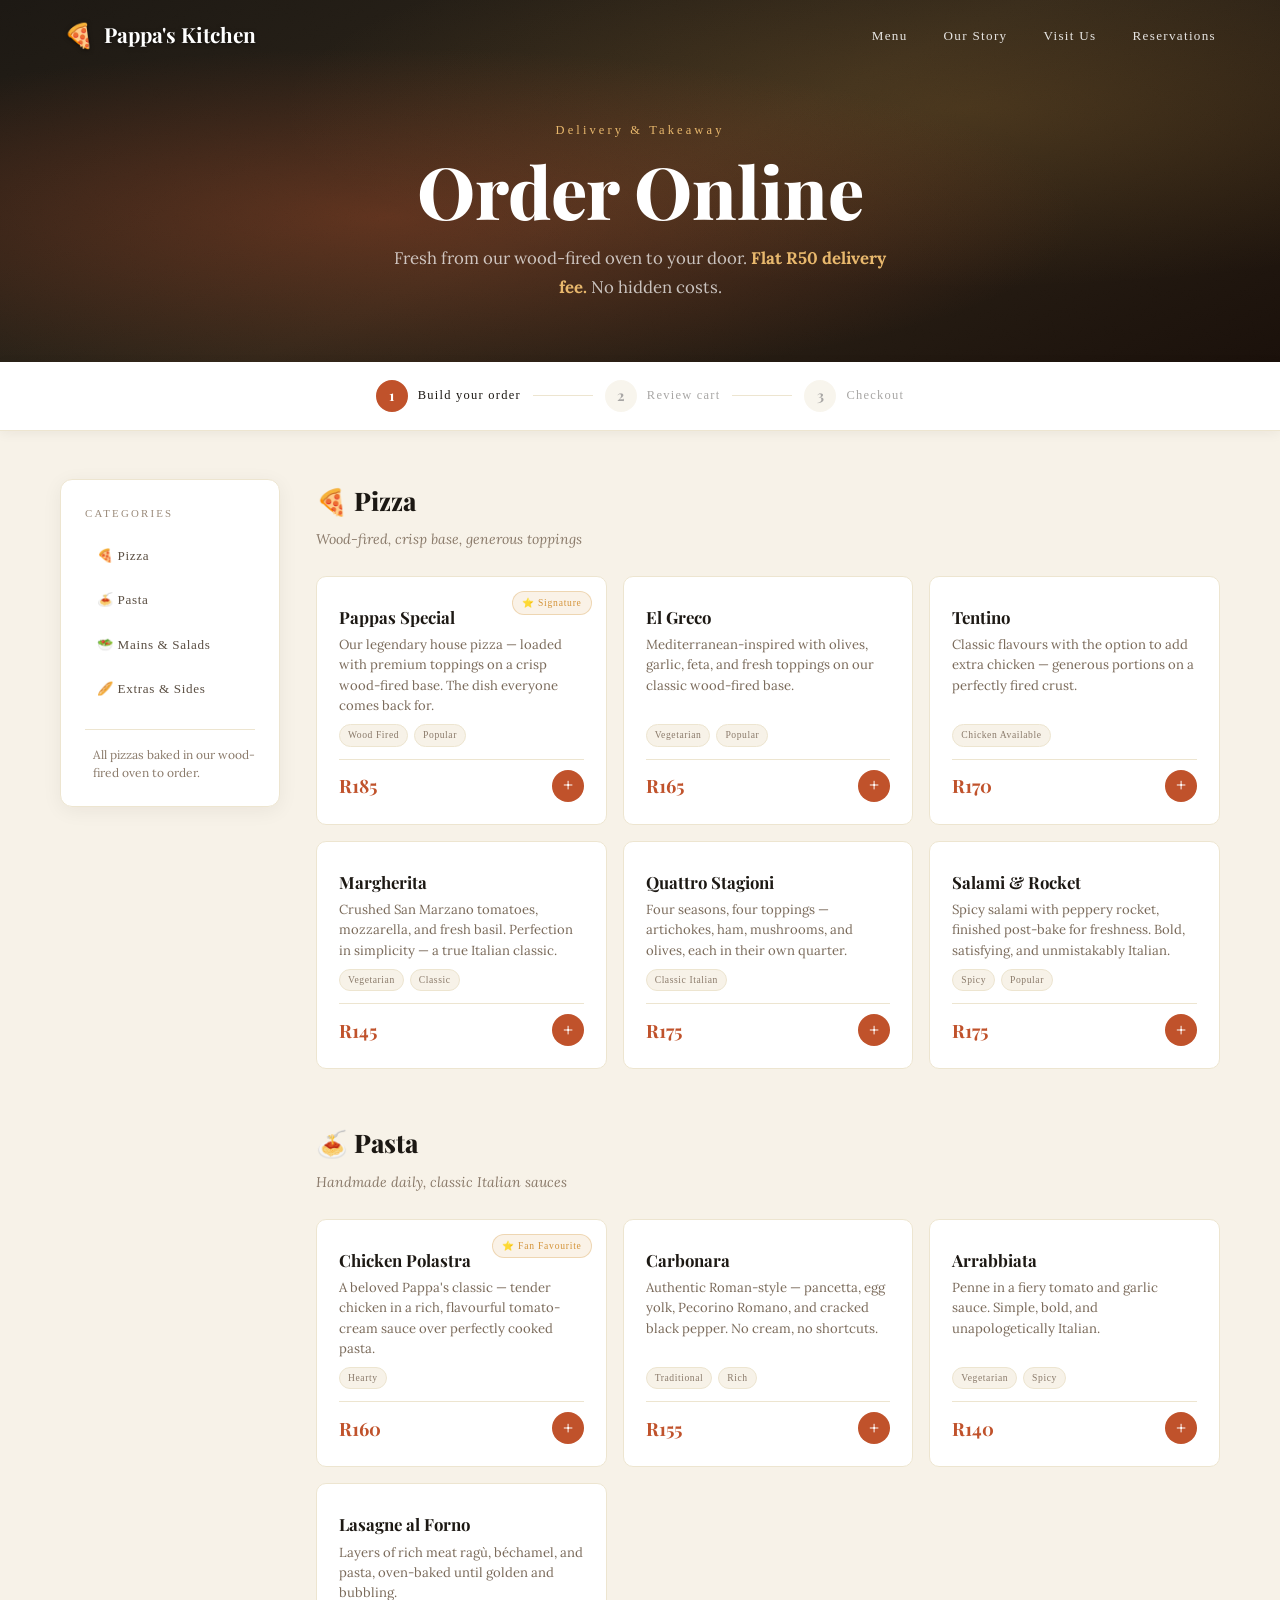
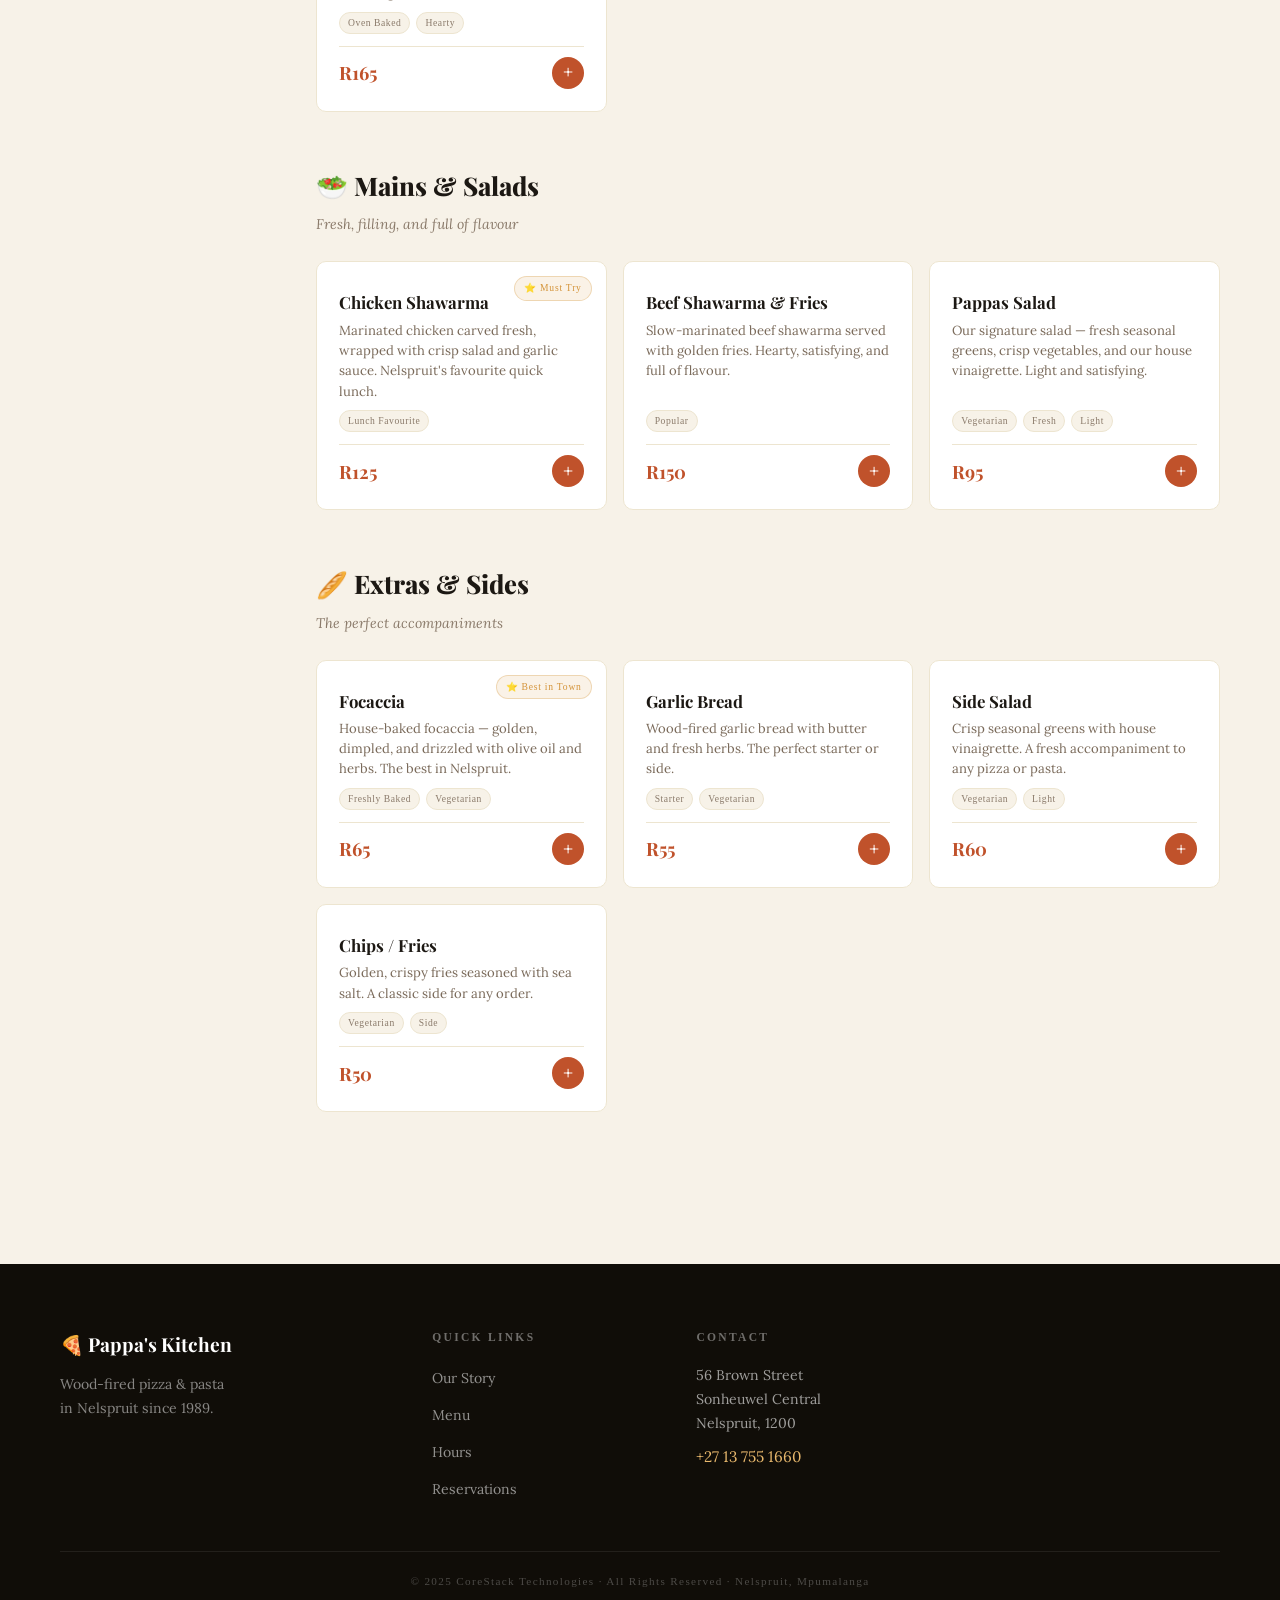
==== order.html @ 2a7b470a "Initial Commit" ====
<!DOCTYPE html>
<html lang="en">
<head>
  <meta charset="UTF-8" />
  <meta name="viewport" content="width=device-width, initial-scale=1.0" />
  <title>Order Online | Pappa's Kitchen · Nelspruit</title>
  <link rel="preconnect" href="https://fonts.googleapis.com" />
  <link rel="preconnect" href="https://fonts.gstatic.com" crossorigin />
  <link href="https://fonts.googleapis.com/css2?family=Playfair+Display:ital,wght@0,400;0,600;0,800;1,400;1,600&family=Lora:ital,wght@0,400;0,500;1,400&family=IM+Fell+English+SC&display=swap" rel="stylesheet" />
  <link rel="stylesheet" href="style.css" />
  <link rel="stylesheet" href="order.css" />
</head>
<body class="order-page">

  <!-- NAV -->
  <nav class="nav scrolled" id="nav">
    <a class="nav__logo" href="index.html">
      <span class="nav__logo-icon">🍕</span>
      <span class="nav__logo-text">Pappa's Kitchen</span>
    </a>
    <ul class="nav__links" id="nav-links">
      <li><a href="index.html#menu">Menu</a></li>
      <li><a href="index.html#about">Our Story</a></li>
      <li><a href="index.html#hours">Visit Us</a></li>
      <li><a href="index.html#contact">Reservations</a></li>
    </ul>
    <button class="nav__burger" id="burger" aria-label="Toggle menu">
      <span></span><span></span><span></span>
    </button>
  </nav>

  <!-- PAGE HEADER -->
  <div class="order-header">
    <div class="order-header__bg"></div>
    <div class="container order-header__inner">
      <p class="order-header__label">Delivery &amp; Takeaway</p>
      <h1 class="order-header__title">Order Online</h1>
      <p class="order-header__sub">Fresh from our wood-fired oven to your door. <strong>Flat R50 delivery fee.</strong> No hidden costs.</p>
    </div>
  </div>

  <!-- STEP INDICATOR -->
  <div class="steps-bar" id="steps-bar">
    <div class="container steps-bar__inner">
      <div class="step active" data-step="1">
        <span class="step__num">1</span>
        <span class="step__label">Build your order</span>
      </div>
      <div class="step__connector"></div>
      <div class="step" data-step="2">
        <span class="step__num">2</span>
        <span class="step__label">Review cart</span>
      </div>
      <div class="step__connector"></div>
      <div class="step" data-step="3">
        <span class="step__num">3</span>
        <span class="step__label">Checkout</span>
      </div>
    </div>
  </div>

  <!-- MAIN CONTENT -->
  <main class="order-main container" id="order-main">

    <!-- ===== STEP 1 — MENU ===== -->
    <section class="order-step" id="step-1">

      <div class="menu-browser">

        <!-- CATEGORY NAV -->
        <aside class="cat-nav" id="cat-nav">
          <p class="cat-nav__title">Categories</p>
          <ul>
            <li><a href="#cat-pizza"   class="cat-nav__link active">🍕 Pizza</a></li>
            <li><a href="#cat-pasta"   class="cat-nav__link">🍝 Pasta</a></li>
            <li><a href="#cat-mains"   class="cat-nav__link">🥗 Mains &amp; Salads</a></li>
            <li><a href="#cat-extras"  class="cat-nav__link">🥖 Extras &amp; Sides</a></li>
           <!-- <li><a href="#cat-drinks"  class="cat-nav__link">🥤 Drinks</a></li>-->
          </ul>
          <div class="cat-nav__note">
            <span></span>
            <span>All pizzas baked in our wood-fired oven to order.</span>
          </div>
        </aside>

        <!-- MENU ITEMS -->
        <div class="menu-items" id="menu-items">

          <!-- PIZZA -->
          <div class="menu-cat" id="cat-pizza">
            <h2 class="menu-cat__title">🍕 Pizza</h2>
            <p class="menu-cat__sub">Wood-fired, crisp base, generous toppings</p>
            <div class="item-grid" id="items-pizza"></div>
          </div>

          <!-- PASTA -->
          <div class="menu-cat" id="cat-pasta">
            <h2 class="menu-cat__title">🍝 Pasta</h2>
            <p class="menu-cat__sub">Handmade daily, classic Italian sauces</p>
            <div class="item-grid" id="items-pasta"></div>
          </div>

          <!-- MAINS -->
          <div class="menu-cat" id="cat-mains">
            <h2 class="menu-cat__title">🥗 Mains &amp; Salads</h2>
            <p class="menu-cat__sub">Fresh, filling, and full of flavour</p>
            <div class="item-grid" id="items-mains"></div>
          </div>

          <!-- EXTRAS -->
          <div class="menu-cat" id="cat-extras">
            <h2 class="menu-cat__title">🥖 Extras &amp; Sides</h2>
            <p class="menu-cat__sub">The perfect accompaniments</p>
            <div class="item-grid" id="items-extras"></div>
          </div>

          <!-- DRINKS 
          <div class="menu-cat" id="cat-drinks">
            <h2 class="menu-cat__title">🥤 Drinks</h2>
            <p class="menu-cat__sub">Cold beverages to complete your meal</p>
            <div class="item-grid" id="items-drinks"></div>
          </div>
-->
        </div><!-- /menu-items -->

      </div><!-- /menu-browser -->

    </section><!-- /step-1 -->


    <!-- ===== STEP 2 — CART REVIEW ===== -->
    <section class="order-step hidden" id="step-2">
      <div class="cart-review">
        <h2 class="cart-review__title">Your Order</h2>
        <div class="cart-review__items" id="cart-review-items"></div>
        <div class="cart-review__summary" id="cart-review-summary"></div>
        <div class="cart-review__actions">
          <button class="btn btn--ghost-dark" id="back-to-menu">← Edit Order</button>
          <button class="btn btn--primary" id="go-to-checkout">Proceed to Checkout →</button>
        </div>
      </div>
    </section>


    <!-- ===== STEP 3 — CHECKOUT ===== -->
    <section class="order-step hidden" id="step-3">
      <div class="checkout-layout">

        <form class="checkout-form" id="checkout-form" novalidate>
          <h2 class="checkout-section-title">Delivery Details</h2>

          <div class="form-row">
            <div class="form-group">
              <label for="co-name">Full Name *</label>
              <input type="text" id="co-name" name="name" placeholder="Your name" required />
            </div>
            <div class="form-group">
              <label for="co-phone">Phone Number *</label>
              <input type="tel" id="co-phone" name="phone" placeholder="+27 …" required />
            </div>
          </div>

          <div class="form-row form-row--full">
            <div class="form-group">
              <label for="co-address">Delivery Address *</label>
              <input type="text" id="co-address" name="address" placeholder="Street address, suburb, Nelspruit" required />
            </div>
          </div>

          <div class="form-row">
            <div class="form-group">
              <label for="co-email">Email (for confirmation)</label>
              <input type="email" id="co-email" name="email" placeholder="you@example.com" />
            </div>
            <div class="form-group">
              <label for="co-time">Preferred Delivery Time</label>
              <select id="co-time" name="time">
                <option value="asap">As soon as possible</option>
                <option value="30">In ~30 minutes</option>
                <option value="45">In ~45 minutes</option>
                <option value="60">In ~60 minutes</option>
                <option value="later">I'll specify in notes</option>
              </select>
            </div>
          </div>

          <div class="form-row form-row--full">
            <div class="form-group">
              <label for="co-notes">Special Instructions</label>
              <textarea id="co-notes" name="notes" rows="3" placeholder="Allergies, gate codes, or special requests…"></textarea>
            </div>
          </div>

          <h2 class="checkout-section-title" style="margin-top:32px">Payment Method</h2>
          <div class="payment-options">
            <label class="pay-opt">
              <input type="radio" name="payment" value="cash" checked />
              <span class="pay-opt__box">
                <span class="pay-opt__icon">💵</span>
                <span class="pay-opt__label">Cash on Delivery</span>
              </span>
            </label>
            <label class="pay-opt">
              <input type="radio" name="payment" value="eft" />
              <span class="pay-opt__box">
                <span class="pay-opt__icon">🏦</span>
                <span class="pay-opt__label">EFT / Bank Transfer</span>
              </span>
            </label>
            <label class="pay-opt">
              <input type="radio" name="payment" value="card" />
              <span class="pay-opt__box">
                <span class="pay-opt__icon">💳</span>
                <span class="pay-opt__label">Card on Delivery</span>
              </span>
            </label>
          </div>

          <div class="checkout-actions">
            <button type="button" class="btn btn--ghost-dark" id="back-to-cart">← Back to Cart</button>
            <button type="submit" class="btn btn--primary" id="place-order-btn">Place Order →</button>
          </div>
        </form>

        <!-- Order Summary Sidebar -->
        <aside class="checkout-summary" id="checkout-summary"></aside>

      </div>
    </section>


    <!-- ===== CONFIRMATION ===== -->
    <section class="order-step hidden" id="step-confirm">
      <div class="confirm-screen">
        <div class="confirm-screen__icon">🎉</div>
        <h2 class="confirm-screen__title">Order Received!</h2>
        <p class="confirm-screen__body" id="confirm-body">
          Thank you! Your order has been placed. We'll call you to confirm delivery details shortly.
        </p>
        <div class="confirm-screen__ref" id="confirm-ref"></div>
        <div class="confirm-screen__actions">
          <a href="index.html" class="btn btn--ghost-dark">← Back to Home</a>
          <button class="btn btn--primary" id="new-order-btn">Place Another Order</button>
        </div>
      </div>
    </section>

  </main><!-- /order-main -->

  <!-- FLOATING CART BUTTON -->
  <button class="cart-fab hidden" id="cart-fab" aria-label="View cart">
    <span class="cart-fab__icon">🛒</span>
    <span class="cart-fab__label">View Cart</span>
    <span class="cart-fab__badge" id="cart-fab-badge">0</span>
    <span class="cart-fab__total" id="cart-fab-total">R0</span>
  </button>

  <!-- ITEM CUSTOMISE MODAL -->
  <div class="modal-overlay hidden" id="modal-overlay">
    <div class="modal" id="item-modal" role="dialog" aria-modal="true">
      <button class="modal__close" id="modal-close" aria-label="Close">✕</button>
      <div class="modal__emoji" id="modal-emoji"></div>
      <h3 class="modal__title" id="modal-title"></h3>
      <p class="modal__desc" id="modal-desc"></p>
      <p class="modal__price" id="modal-price"></p>

      <div class="modal__note-wrap">
        <label for="modal-note">Special request <span>(optional)</span></label>
        <textarea id="modal-note" rows="2" placeholder="e.g. extra cheese, no olives…"></textarea>
      </div>

      <div class="modal__qty">
        <button class="qty-btn" id="modal-qty-minus">−</button>
        <span class="qty-val" id="modal-qty-val">1</span>
        <button class="qty-btn" id="modal-qty-plus">+</button>
      </div>

      <button class="btn btn--primary btn--full" id="modal-add-btn">Add to Order — <span id="modal-add-total">R0</span></button>
    </div>
  </div>

  <!-- FOOTER -->
  <footer class="footer">
    <div class="footer__inner container">
      <div class="footer__brand">
        <span class="footer__logo">🍕 Pappa's Kitchen</span>
        <p>Wood-fired pizza &amp; pasta<br/>in Nelspruit since 1989.</p>
      </div>
      <div class="footer__links">
        <h4>Quick Links</h4>
        <ul>
          <li><a href="index.html#about">Our Story</a></li>
          <li><a href="index.html#menu">Menu</a></li>
          <li><a href="index.html#hours">Hours</a></li>
          <li><a href="index.html#contact">Reservations</a></li>
        </ul>
      </div>
      <div class="footer__contact">
        <h4>Contact</h4>
        <p>56 Brown Street<br/>Sonheuwel Central<br/>Nelspruit, 1200</p>
        <a href="tel:+27137551660">+27 13 755 1660</a>
      </div>
    </div>
    <div class="footer__bottom">
      <p>© 2025 CoreStack Technologies · All Rights Reserved · Nelspruit, Mpumalanga</p>
    </div>
  </footer>

  <script src="script.js"></script>
  <script src="order.js"></script>
</body>
</html>
---- style.css ----
/* ========================================
   PAPPA'S KITCHEN — style.css
   Warm rustic Italian trattoria aesthetic
   ======================================== */

/* ---- CSS Variables ---- */
:root {
  --cream:        #f7f2e8;
  --cream-dark:   #ede5d0;
  --charcoal:     #1c1813;
  --charcoal-mid: #2e2519;
  --terracotta:   #c0522b;
  --terracotta-l: #d96c3e;
  --gold:         #d4943a;
  --gold-l:       #e8b86d;
  --olive:        #5a6e3a;
  --smoke:        rgba(28,24,19,0.7);
  --font-display: 'Playfair Display', Georgia, serif;
  --font-body:    'Lora', Georgia, serif;
  --font-stamp:   'IM Fell English SC', serif;
  --radius:       6px;
  --shadow:       0 4px 30px rgba(28,24,19,0.18);
  --trans:        0.35s cubic-bezier(0.4,0,0.2,1);
}

/* ---- Reset & Base ---- */
*, *::before, *::after { box-sizing: border-box; margin: 0; padding: 0; }

html, body {
  width: 100%;
  max-width: 100vw; /* Ensures content never exceeds viewport width */
  overflow-x: hidden; /* Prevents horizontal scrollbars */
  margin: 0;
  padding: 0;
}

html { scroll-behavior: smooth; font-size: 16px; }

body {
  font-family: var(--font-body);
  background: var(--cream);
  color: var(--charcoal);
  overflow-x:hidden;
  line-height: 1.7;
}

a { color: inherit; text-decoration: none; }
img { display: block; max-width: 100%; }

.container {
  width: min(1160px, 92vw);
  margin: 0 auto;
}

.section {
  padding: 100px 0;
}

/* ---- Scroll Reveal ---- */
.reveal, .reveal-left, .reveal-right {
  opacity: 0;
  transform: translateY(40px);
  transition: opacity 0.7s ease, transform 0.7s ease;
}
.reveal-left  { transform: translateX(-50px); }
.reveal-right { transform: translateX(50px); }
.reveal.visible, .reveal-left.visible, .reveal-right.visible {
  opacity: 1;
  transform: none;
}
.delay-1 { transition-delay: 0.15s; }
.delay-2 { transition-delay: 0.30s; }
.delay-3 { transition-delay: 0.45s; }

/* ---- Buttons ---- */
.btn {
  display: inline-block;
  font-family: var(--font-stamp);
  font-size: 0.9rem;
  letter-spacing: 0.08em;
  padding: 14px 32px;
  border-radius: var(--radius);
  cursor: pointer;
  border: 2px solid transparent;
  transition: all var(--trans);
}
.btn--primary {
  background: var(--terracotta);
  color: #fff;
  border-color: var(--terracotta);
}
.btn--primary:hover {
  background: var(--terracotta-l);
  border-color: var(--terracotta-l);
  transform: translateY(-2px);
  box-shadow: 0 8px 25px rgba(192,82,43,0.4);
}
.btn--ghost {
  background: transparent;
  color: var(--cream);
  border-color: rgba(255,255,255,0.6);
}
.btn--ghost:hover {
  background: rgba(255,255,255,0.12);
  border-color: #fff;
  transform: translateY(-2px);
}
.btn--sm { padding: 10px 20px; font-size: 0.8rem; }
.btn--full { width: 100%; text-align: center; }

/* ---- Section Typography ---- */
.section__label {
  font-family: var(--font-stamp);
  font-size: 0.8rem;
  letter-spacing: 0.2em;
  text-transform: uppercase;
  color: var(--terracotta);
  margin-bottom: 10px;
}
.section__title {
  font-family: var(--font-display);
  font-size: clamp(2rem, 4vw, 3.2rem);
  font-weight: 800;
  line-height: 1.15;
  color: var(--charcoal);
  margin-bottom: 18px;
}
.section__title em {
  font-style: italic;
  color: var(--terracotta);
}
.section__sub {
  font-size: 1.05rem;
  color: #6b5e4e;
  max-width: 560px;
}
.section__header {
  text-align: center;
  margin-bottom: 56px;
}
.section__header .section__sub {
  margin: 0 auto;
}

/* ========================
   NAVIGATION
   ======================== */
.nav {
  position: fixed;
  top: 0; left: 0; right: 0;
  z-index: 1000;
  display: flex;
  align-items: center;
  justify-content: space-between;
  padding: 20px 5vw;
  transition: background var(--trans), padding var(--trans), box-shadow var(--trans);
}
.nav.scrolled {
  background: var(--charcoal);
  padding: 14px 5vw;
  box-shadow: 0 2px 20px rgba(0,0,0,0.3);
}

.nav__logo {
  display: flex;
  align-items: center;
  gap: 10px;
  font-family: var(--font-display);
  font-size: 1.3rem;
  font-weight: 700;
  color: #fff;
  text-shadow: 0 1px 4px rgba(0,0,0,0.5);
}
.nav__logo-icon { font-size: 1.5rem; }

.nav__links {
  display: flex;
  align-items: center;
  gap: 36px;
  list-style: none;
}
.nav__links a {
  font-family: var(--font-stamp);
  font-size: 0.82rem;
  letter-spacing: 0.1em;
  color: rgba(255,255,255,0.88);
  transition: color var(--trans);
  position: relative;
}
.nav__links a::after {
  content: '';
  position: absolute;
  bottom: -3px; left: 0; right: 0;
  height: 1px;
  background: var(--gold);
  transform: scaleX(0);
  transition: transform var(--trans);
}
.nav__links a:hover { color: var(--gold-l); }
.nav__links a:hover::after { transform: scaleX(1); }

.nav__cta {
  background: var(--terracotta) !important;
  color: #fff !important;
  padding: 9px 22px;
  border-radius: var(--radius);
  font-family: var(--font-stamp) !important;
}
.nav__cta:hover { background: var(--terracotta-l) !important; }
.nav__cta::after { display: none !important; }

.nav__burger {
  display: none;
  flex-direction: column;
  gap: 5px;
  background: none;
  border: none;
  cursor: pointer;
  padding: 4px;
}
.nav__burger span {
  display: block;
  width: 26px; height: 2px;
  background: #fff;
  border-radius: 2px;
  transition: all var(--trans);
}
.nav__burger.open span:nth-child(1) { transform: translateY(7px) rotate(45deg); }
.nav__burger.open span:nth-child(2) { opacity: 0; }
.nav__burger.open span:nth-child(3) { transform: translateY(-7px) rotate(-45deg); }

/* ========================
   HERO
   ======================== */
.hero {
  position: relative;
  height: 100vh;
  min-height: 640px;
  display: flex;
  align-items: center;
  justify-content: center;
  overflow: hidden;
  text-align: center;
}

.hero__bg-layer {
  position: absolute;
  inset: 0;
}
.hero__bg-layer--1 {
  background:
    radial-gradient(ellipse at 30% 50%, rgba(192,82,43,0.25) 0%, transparent 60%),
    radial-gradient(ellipse at 75% 30%, rgba(212,148,58,0.15) 0%, transparent 50%),
    linear-gradient(160deg, #1c1813 0%, #2e2519 45%, #1a100a 100%);
}
.hero__bg-layer--2 {
  background-image:
    url("data:image/svg+xml,%3Csvg xmlns='http://www.w3.org/2000/svg' width='400' height='400'%3E%3Cfilter id='n'%3E%3CfeTurbulence type='fractalNoise' baseFrequency='0.65' numOctaves='3' stitchTiles='stitch'/%3E%3CfeColorMatrix type='saturate' values='0'/%3E%3C/filter%3E%3Crect width='400' height='400' filter='url(%23n)' opacity='0.06'/%3E%3C/svg%3E");
  background-size: 250px;
  opacity: 0.4;
  mix-blend-mode: overlay;
}

/* Ember particles */
.hero__embers {
  position: absolute;
  inset: 0;
  pointer-events: none;
  overflow: hidden;
}
.ember {
  position: absolute;
  bottom: -10px;
  width: 4px; height: 4px;
  border-radius: 50%;
  background: var(--gold);
  box-shadow: 0 0 6px 2px var(--gold);
  animation: float-ember linear infinite;
}
@keyframes float-ember {
  0%   { transform: translateY(0) translateX(0) scale(1); opacity: 0; }
  10%  { opacity: 1; }
  80%  { opacity: 0.6; }
  100% { transform: translateY(-100vh) translateX(var(--drift)) scale(0); opacity: 0; }
}

.hero__content {
  position: relative;
  z-index: 2;
  color: #fff;
  max-width: 700px;
  padding: 0 20px;
}
.hero__eyebrow {
  font-family: var(--font-stamp);
  font-size: 0.82rem;
  letter-spacing: 0.25em;
  color: var(--gold-l);
  margin-bottom: 18px;
}
.hero__title {
  font-family: var(--font-display);
  font-size: clamp(4rem, 12vw, 9rem);
  font-weight: 800;
  line-height: 0.95;
  letter-spacing: -0.02em;
  display: flex;
  flex-direction: column;
  align-items: center;
  margin-bottom: 22px;
}
.hero__title-line:first-child {
  color: #fff;
  text-shadow: 0 2px 30px rgba(0,0,0,0.5);
}
.hero__title em {
  color: var(--gold-l);
  font-style: italic;
  font-size: 0.75em;
  text-shadow: 0 0 40px rgba(212,148,58,0.6);
}
.hero__tagline {
  font-family: var(--font-stamp);
  font-size: clamp(0.9rem, 2vw, 1.15rem);
  letter-spacing: 0.3em;
  color: rgba(255,255,255,0.7);
  margin-bottom: 36px;
}
.hero__actions {
  display: flex;
  gap: 16px;
  justify-content: center;
  flex-wrap: wrap;
}

.hero__scroll-hint {
  position: absolute;
  bottom: 32px;
  left: 50%;
  transform: translateX(-50%);
  display: flex;
  flex-direction: column;
  align-items: center;
  gap: 8px;
  color: rgba(255,255,255,0.4);
  font-family: var(--font-stamp);
  font-size: 0.65rem;
  letter-spacing: 0.2em;
  z-index: 2;
  animation: fade-up 1.5s ease 2s both;
}
.hero__scroll-line {
  width: 1px; height: 40px;
  background: linear-gradient(to bottom, rgba(255,255,255,0.4), transparent);
  animation: stretch-line 1.5s ease 2s both, pulse-line 2s ease 3.5s infinite;
}
@keyframes fade-up {
  from { opacity: 0; transform: translateY(10px); }
  to   { opacity: 1; transform: translateY(0); }
}
@keyframes pulse-line {
  0%, 100% { opacity: 0.4; }
  50%       { opacity: 0.9; }
}
@keyframes stretch-line {
  from { height: 0; }
  to   { height: 40px; }
}

/* Hero reveal animation */
.reveal { animation-name: reveal-anim; }
@keyframes reveal-anim {
  from { opacity: 0; transform: translateY(30px); }
  to   { opacity: 1; transform: translateY(0); }
}
.hero .reveal           { animation: reveal-anim 0.9s ease both; }
.hero .reveal.delay-1   { animation-delay: 0.3s; }
.hero .reveal.delay-2   { animation-delay: 0.6s; }
.hero .reveal.delay-3   { animation-delay: 0.9s; }

/* ========================
   BADGE STRIP
   ======================== */
.badge-strip {
  background: var(--terracotta);
  color: #fff;
  overflow: hidden;
  padding: 12px 0;
  white-space: nowrap;
}
.badge-strip__inner {
  display: inline-flex;
  gap: 20px;
  font-family: var(--font-stamp);
  font-size: 0.78rem;
  letter-spacing: 0.12em;
  animation: ticker 30s linear infinite;
}
.badge-strip .sep { opacity: 0.5; }
@keyframes ticker {
  from { transform: translateX(0); }
  to   { transform: translateX(-50%); }
}

/* ========================
   ABOUT
   ======================== */
.about { background: var(--cream); }
.about__inner {
  display: grid;
  grid-template-columns: 1fr 1.2fr;
  gap: 80px;
  align-items: center;
}

.about__image-block {
  position: relative;
}
.about__img-frame {
  position: relative;
  aspect-ratio: 16/9;
  border-radius: 4px 4px 80px 4px;
  overflow: hidden;
  box-shadow: 20px 20px 0 var(--cream-dark), 22px 22px 0 var(--terracotta);
}
.about__img-fill {
  width: 100%; height: 100%;
  background:
    radial-gradient(ellipse at 40% 60%, rgba(192,82,43,0.3) 0%, transparent 65%),
    linear-gradient(135deg, #2e2519 0%, #4a3520 40%, #1c1813 100%);
  display: flex;
  align-items: center;
  justify-content: center;
}
.about__img-ornament {
  font-size: 6rem;
  opacity: 0.25;
  filter: blur(1px);
}
.about__since-badge {
  position: absolute;
  bottom: -20px;
  right: -20px;
  width: 90px; height: 90px;
  background: var(--charcoal);
  border-radius: 50%;
  display: flex;
  flex-direction: column;
  align-items: center;
  justify-content: center;
  border: 3px solid var(--gold);
  box-shadow: 0 4px 20px rgba(0,0,0,0.4);
  z-index: 2;
}
.about__since-year {
  font-family: var(--font-display);
  font-size: 1.25rem;
  font-weight: 800;
  color: var(--gold);
  line-height: 1;
}
.about__since-text {
  font-family: var(--font-stamp);
  font-size: 0.6rem;
  letter-spacing: 0.15em;
  color: rgba(255,255,255,0.6);
}

.about__text { }
.about__body {
  color: #5a4e42;
  margin-bottom: 18px;
  font-size: 1.02rem;
}
.about__body strong { color: var(--terracotta); }

.about__stats {
  display: flex;
  gap: 32px;
  margin-top: 36px;
  padding-top: 28px;
  border-top: 1px solid var(--cream-dark);
}
.stat__num {
  display: block;
  font-family: var(--font-display);
  font-size: 2rem;
  font-weight: 800;
  color: var(--terracotta);
  line-height: 1;
}
.stat__label {
  font-family: var(--font-stamp);
  font-size: 0.72rem;
  letter-spacing: 0.1em;
  color: #8a7a6a;
  text-transform: uppercase;
}

/* ========================
   MENU SECTION
   ======================== */
.menu-section {
  position: relative;
  background: var(--charcoal);
  color: var(--cream);
  overflow: hidden;
}
.menu-section__bg {
  position: absolute;
  inset: 0;
  background:
    radial-gradient(ellipse at 80% 20%, rgba(192,82,43,0.18) 0%, transparent 55%),
    radial-gradient(ellipse at 10% 80%, rgba(212,148,58,0.10) 0%, transparent 50%);
  pointer-events: none;
}
.menu-section .section__title { color: var(--cream); }
.menu-section .section__sub   { color: rgba(247,242,232,0.6); }

/* Tabs */
.menu-tabs {
  display: flex;
  gap: 8px;
  justify-content: center;
  flex-wrap: wrap;
  margin-bottom: 48px;
}
.tab-btn {
  font-family: var(--font-stamp);
  font-size: 0.82rem;
  letter-spacing: 0.1em;
  padding: 10px 24px;
  border-radius: 30px;
  border: 1.5px solid rgba(255,255,255,0.2);
  background: transparent;
  color: rgba(255,255,255,0.7);
  cursor: pointer;
  transition: all var(--trans);
}
.tab-btn:hover {
  border-color: var(--gold);
  color: var(--gold);
}
.tab-btn.active {
  background: var(--terracotta);
  border-color: var(--terracotta);
  color: #fff;
  box-shadow: 0 4px 20px rgba(192,82,43,0.4);
}

/* Menu Grid */
.menu-grid {
  display: grid;
  grid-template-columns: repeat(auto-fill, minmax(300px, 1fr));
  gap: 24px;
}
.tab-content { display: none; }
.tab-content.active { display: grid; }

.menu-card {
  position: relative;
  background: rgba(255,255,255,0.04);
  border: 1px solid rgba(255,255,255,0.09);
  border-radius: 10px;
  padding: 28px;
  transition: transform var(--trans), border-color var(--trans), box-shadow var(--trans);
}
.menu-card:hover {
  transform: translateY(-4px);
  border-color: rgba(192,82,43,0.5);
  box-shadow: 0 12px 40px rgba(0,0,0,0.3);
}
.menu-card__badge {
  display: inline-block;
  font-family: var(--font-stamp);
  font-size: 0.65rem;
  letter-spacing: 0.1em;
  color: var(--gold-l);
  background: rgba(212,148,58,0.15);
  border: 1px solid rgba(212,148,58,0.3);
  padding: 4px 10px;
  border-radius: 20px;
  margin-bottom: 12px;
}
.menu-card__name {
  font-family: var(--font-display);
  font-size: 1.3rem;
  font-weight: 700;
  color: var(--cream);
  margin-bottom: 10px;
}
.menu-card__desc {
  font-size: 0.92rem;
  color: rgba(247,242,232,0.6);
  line-height: 1.65;
  margin-bottom: 18px;
}
.menu-card__footer {
  display: flex;
  gap: 8px;
  flex-wrap: wrap;
  margin-top: auto;
}
.menu-card__tag {
  font-family: var(--font-stamp);
  font-size: 0.65rem;
  letter-spacing: 0.08em;
  padding: 3px 10px;
  border-radius: 20px;
  background: rgba(255,255,255,0.07);
  color: rgba(255,255,255,0.55);
  border: 1px solid rgba(255,255,255,0.1);
}
.menu-note {
  text-align: center;
  font-size: 0.88rem;
  color: rgba(255,255,255,0.4);
  margin-top: 40px;
  font-style: italic;
}
.menu-note strong { color: var(--gold-l); }

/* ========================
   EXPERIENCE
   ======================== */
.experience { background: var(--cream-dark); }
.experience__grid {
  display: grid;
  grid-template-columns: repeat(auto-fill, minmax(300px, 1fr));
  gap: 24px;
  margin-top: 0;
}
.exp-card {
  background: var(--cream);
  border-radius: 10px;
  padding: 36px 28px;
  border: 1px solid rgba(28,24,19,0.08);
  transition: transform var(--trans), box-shadow var(--trans);
}
.exp-card:hover {
  transform: translateY(-4px);
  box-shadow: 0 12px 40px rgba(28,24,19,0.1);
}
.exp-card__icon {
  font-size: 2.2rem;
  margin-bottom: 18px;
}
.exp-card h3 {
  font-family: var(--font-display);
  font-size: 1.15rem;
  font-weight: 700;
  color: var(--charcoal);
  margin-bottom: 10px;
}
.exp-card p {
  font-size: 0.92rem;
  color: #6b5e4e;
  line-height: 1.65;
}

/* ========================
   QUOTE BANNER
   ======================== */
.quote-banner {
  background: var(--terracotta);
  padding: 72px 0;
  text-align: center;
}
.quote-banner__text {
  font-family: var(--font-display);
  font-size: clamp(1.2rem, 2.5vw, 1.9rem);
  font-style: italic;
  font-weight: 400;
  color: #fff;
  max-width: 800px;
  margin: 0 auto 16px;
  line-height: 1.5;
  opacity: 0.95;
}
.quote-banner__cite {
  font-family: var(--font-stamp);
  font-size: 0.78rem;
  letter-spacing: 0.18em;
  color: rgba(255,255,255,0.7);
  display: block;
}

/* ========================
   HOURS & LOCATION
   ======================== */
.hours { background: var(--charcoal); color: var(--cream); }
.hours__inner {
  display: grid;
  grid-template-columns: 1fr 1.3fr;
  gap: 80px;
  align-items: start;
}
.hours .section__title { color: var(--cream); }

.hours__table {
  margin: 28px 0;
  border-top: 1px solid rgba(255,255,255,0.1);
}
.hours__row {
  display: flex;
  justify-content: space-between;
  padding: 14px 0;
  border-bottom: 1px solid rgba(255,255,255,0.07);
  font-size: 0.95rem;
}
.hours__row.highlight {
  color: var(--gold-l);
}
.hours__day { color: rgba(255,255,255,0.7); }
.hours__row.highlight .hours__day { color: var(--gold-l); }
.hours__time { font-weight: 500; }
.hours__note {
  font-size: 0.85rem;
  color: rgba(255,255,255,0.4);
  font-style: italic;
  margin-bottom: 32px;
}

.hours__contact {
  display: flex;
  flex-direction: column;
  gap: 14px;
}
.contact-item {
  display: flex;
  align-items: flex-start;
  gap: 14px;
  color: rgba(255,255,255,0.8);
  font-size: 0.93rem;
  transition: color var(--trans);
}
.contact-item:hover { color: var(--gold-l); }
.contact-item__icon { font-size: 1.1rem; flex-shrink: 0; line-height: 1.5; }

.map-frame {
  width: 100%;
  height: 320px;
  border-radius: 10px;
  overflow: hidden;
  border: 1px solid rgba(255,255,255,0.1);
}
.map-address-card {
  display: flex;
  flex-direction: column;
  gap: 4px;
  background: rgba(255,255,255,0.05);
  border: 1px solid rgba(255,255,255,0.1);
  border-radius: 10px;
  padding: 24px;
  margin-top: 16px;
  font-size: 0.92rem;
  color: rgba(255,255,255,0.7);
}
.map-address-card strong {
  color: #fff;
  font-size: 1rem;
}
.map-address-card .btn {
  margin-top: 14px;
  align-self: flex-start;
}

/* ========================
   CONTACT / RESERVATION
   ======================== */
.contact { background: var(--cream); }

.contact-form {
  max-width: 720px;
  margin: 0 auto;
  background: #fff;
  border: 1px solid var(--cream-dark);
  border-radius: 12px;
  padding: 48px;
  box-shadow: 0 8px 40px rgba(28,24,19,0.08);
}
.form-row {
  display: grid;
  grid-template-columns: 1fr 1fr;
  gap: 20px;
  margin-bottom: 20px;
}
.form-row--full { grid-template-columns: 1fr; }

.form-group {
  display: flex;
  flex-direction: column;
  gap: 6px;
}
.form-group label {
  font-family: var(--font-stamp);
  font-size: 0.75rem;
  letter-spacing: 0.12em;
  color: #8a7a6a;
  text-transform: uppercase;
}
.form-group input,
.form-group select,
.form-group textarea {
  font-family: var(--font-body);
  font-size: 0.95rem;
  color: var(--charcoal);
  background: var(--cream);
  border: 1.5px solid var(--cream-dark);
  border-radius: var(--radius);
  padding: 12px 16px;
  outline: none;
  transition: border-color var(--trans), box-shadow var(--trans);
}
.form-group input:focus,
.form-group select:focus,
.form-group textarea:focus {
  border-color: var(--terracotta);
  box-shadow: 0 0 0 3px rgba(192,82,43,0.12);
}
.form-group textarea { resize: vertical; }

.form-success {
  display: none;
  text-align: center;
  margin-top: 20px;
  padding: 16px;
  background: #f0fdf4;
  border: 1px solid #86efac;
  border-radius: var(--radius);
  color: #166534;
  font-family: var(--font-stamp);
  letter-spacing: 0.05em;
  font-size: 0.9rem;
}
.form-success.visible { display: block; }

/* ========================
   FOOTER
   ======================== */
.footer {
  background: #100d08;
  color: rgba(255,255,255,0.6);
}
.footer__inner {
  display: grid;
  grid-template-columns: 1.5fr 1fr 1fr 1.2fr;
  gap: 48px;
  padding: 64px 0 48px;
  border-bottom: 1px solid rgba(255,255,255,0.08);
}
.footer__logo {
  display: block;
  font-family: var(--font-display);
  font-size: 1.2rem;
  font-weight: 700;
  color: #fff;
  margin-bottom: 12px;
}
.footer__brand p {
  font-size: 0.88rem;
  line-height: 1.7;
  color: rgba(255,255,255,0.5);
}
.footer__social {
  display: flex;
  gap: 14px;
  margin-top: 20px;
}
.footer__social a {
  width: 36px; height: 36px;
  border-radius: 50%;
  background: rgba(255,255,255,0.08);
  border: 1px solid rgba(255,255,255,0.12);
  display: flex;
  align-items: center;
  justify-content: center;
  color: rgba(255,255,255,0.6);
  transition: all var(--trans);
}
.footer__social a:hover {
  background: var(--terracotta);
  border-color: var(--terracotta);
  color: #fff;
}

.footer__links h4,
.footer__contact h4 {
  font-family: var(--font-stamp);
  font-size: 0.72rem;
  letter-spacing: 0.2em;
  text-transform: uppercase;
  color: rgba(255,255,255,0.4);
  margin-bottom: 16px;
}
.footer__links ul { list-style: none; display: flex; flex-direction: column; gap: 10px; }
.footer__links a {
  font-size: 0.88rem;
  color: rgba(255,255,255,0.55);
  transition: color var(--trans);
}
.footer__links a:hover { color: var(--gold-l); }

.footer__contact p {
  font-size: 0.88rem;
  line-height: 1.7;
  margin-bottom: 8px;
}
.footer__contact a {
  font-size: 0.95rem;
  color: var(--gold-l);
  display: block;
  margin-top: 8px;
}

.footer__bottom {
  text-align: center;
  padding: 20px 0;
  font-family: var(--font-stamp);
  font-size: 0.7rem;
  letter-spacing: 0.12em;
  color: rgba(255,255,255,0.25);
}

/* ========================
   RESPONSIVE
   ======================== */
@media (max-width: 960px) {
  .about__inner      { grid-template-columns: 1fr; gap: 48px; }
  .about__image-block { max-width: 380px; margin: 0 auto; }
  .hours__inner      { grid-template-columns: 1fr; gap: 48px; }
  .footer__inner     { grid-template-columns: 1fr 1fr; }
}

@media (max-width: 700px) {
  .nav__links { 
    display: none;
    position: fixed;
    top: 0; left: 0; right: 0; bottom: 0;
    background: var(--charcoal);
    flex-direction: column;
    align-items: center;
    justify-content: center;
    gap: 28px;
    z-index: 999;
  }
  .nav__links.open { display: flex; }
  .nav__links a { font-size: 1.1rem; }
  .nav__burger { display: flex; z-index: 1001; }
  .hero__title { font-size: clamp(3.5rem, 18vw, 7rem); }
  .hero__actions { flex-direction: column; align-items: center; }
  .form-row { grid-template-columns: 1fr; }
  .contact-form { padding: 28px 20px; }
  .footer__inner { grid-template-columns: 1fr; gap: 32px; }
  .section { padding: 70px 0; }
  .about__stats { flex-direction: column; gap: 16px; }
  .menu-tabs { gap: 6px; }
  .tab-btn { font-size: 0.75rem; padding: 8px 16px; }
}
---- order.css ----
/* ========================================
   PAPPA'S KITCHEN — order.css
   Styles for the online ordering page
   ======================================== */

/* ---- Page base ---- */
.order-page {
  background: var(--cream);
}
.order-page .nav { padding-top: 14px; padding-bottom: 14px; }

/* ========================
   ORDER HEADER BANNER
   ======================== */
.order-header {
  position: relative;
  padding: 120px 0 60px;
  overflow: hidden;
  text-align: center;
  color: #fff;
}
.order-header__bg {
  position: absolute;
  inset: 0;
  background:
    radial-gradient(ellipse at 30% 60%, rgba(192,82,43,0.35) 0%, transparent 55%),
    radial-gradient(ellipse at 75% 30%, rgba(212,148,58,0.18) 0%, transparent 50%),
    linear-gradient(155deg, #1c1813 0%, #2e2519 50%, #1a100a 100%);
}
.order-header__bg::after {
  content: '';
  position: absolute;
  inset: 0;
  background-image: url("data:image/svg+xml,%3Csvg xmlns='http://www.w3.org/2000/svg' width='300' height='300'%3E%3Cfilter id='n'%3E%3CfeTurbulence type='fractalNoise' baseFrequency='0.7' numOctaves='3' stitchTiles='stitch'/%3E%3CfeColorMatrix type='saturate' values='0'/%3E%3C/filter%3E%3Crect width='300' height='300' filter='url(%23n)' opacity='0.05'/%3E%3C/svg%3E");
  background-size: 200px;
  mix-blend-mode: overlay;
}
.order-header__inner { position: relative; z-index: 1; }
.order-header__label {
  font-family: var(--font-stamp);
  font-size: 0.78rem;
  letter-spacing: 0.25em;
  color: var(--gold-l);
  margin-bottom: 10px;
}
.order-header__title {
  font-family: var(--font-display);
  font-size: clamp(2.5rem, 6vw, 4.5rem);
  font-weight: 800;
  line-height: 1.1;
  margin-bottom: 14px;
}
.order-header__sub {
  font-size: 1.05rem;
  color: rgba(255,255,255,0.72);
  max-width: 520px;
  margin: 0 auto;
}
.order-header__sub strong { color: var(--gold-l); }

/* ========================
   STEP INDICATOR BAR
   ======================== */
.steps-bar {
  background: #fff;
  border-bottom: 1px solid var(--cream-dark);
  position: sticky;
  top: 60px;
  z-index: 90;
  box-shadow: 0 2px 12px rgba(28,24,19,0.06);
}
.steps-bar__inner {
  display: flex;
  align-items: center;
  justify-content: center;
  padding: 18px 0;
  gap: 0;
}
.step {
  display: flex;
  align-items: center;
  gap: 10px;
  opacity: 0.38;
  transition: opacity var(--trans);
}
.step.active { opacity: 1; }
.step.done   { opacity: 0.7; }
.step__num {
  width: 32px; height: 32px;
  border-radius: 50%;
  background: var(--cream-dark);
  border: 2px solid var(--cream-dark);
  display: flex;
  align-items: center;
  justify-content: center;
  font-family: var(--font-display);
  font-weight: 700;
  font-size: 0.9rem;
  color: var(--charcoal);
  transition: all var(--trans);
}
.step.active .step__num {
  background: var(--terracotta);
  border-color: var(--terracotta);
  color: #fff;
}
.step.done .step__num {
  background: var(--olive);
  border-color: var(--olive);
  color: #fff;
}
.step__label {
  font-family: var(--font-stamp);
  font-size: 0.78rem;
  letter-spacing: 0.1em;
  color: var(--charcoal);
}
.step__connector {
  width: 60px; height: 1px;
  background: var(--cream-dark);
  margin: 0 12px;
}

/* ========================
   MAIN ORDER AREA
   ======================== */
.order-main {
  padding: 48px 0 100px;
}
.order-step { animation: step-in 0.4s ease both; }
.order-step.hidden { display: none; }
@keyframes step-in {
  from { opacity: 0; transform: translateY(24px); }
  to   { opacity: 1; transform: none; }
}

/* ========================
   MENU BROWSER — Step 1
   ======================== */
.menu-browser {
  display: grid;
  grid-template-columns: 220px 1fr;
  gap: 36px;
  align-items: start;
}

/* Category sidebar */
.cat-nav {
  position: sticky;
  top: 120px;
  background: #fff;
  border: 1px solid var(--cream-dark);
  border-radius: 12px;
  padding: 24px;
  box-shadow: 0 4px 20px rgba(28,24,19,0.06);
}
.cat-nav__title {
  font-family: var(--font-stamp);
  font-size: 0.68rem;
  letter-spacing: 0.2em;
  text-transform: uppercase;
  color: #9a8a7a;
  margin-bottom: 14px;
}
.cat-nav ul {
  list-style: none;
  display: flex;
  flex-direction: column;
  gap: 4px;
}
.cat-nav__link {
  display: block;
  font-family: var(--font-stamp);
  font-size: 0.82rem;
  letter-spacing: 0.05em;
  padding: 9px 12px;
  border-radius: var(--radius);
  color: #5a4e42;
  transition: all var(--trans);
}
.cat-nav__link:hover,
.cat-nav__link.active {
  background: rgba(192,82,43,0.1);
  color: var(--terracotta);
}
.cat-nav__note {
  display: flex;
  gap: 8px;
  align-items: flex-start;
  margin-top: 20px;
  padding-top: 16px;
  border-top: 1px solid var(--cream-dark);
  font-size: 0.75rem;
  color: #8a7a6a;
  line-height: 1.5;
}

/* Category sections */
.menu-cat {
  margin-bottom: 52px;
  scroll-margin-top: 130px;
}
.menu-cat__title {
  font-family: var(--font-display);
  font-size: 1.6rem;
  font-weight: 800;
  color: var(--charcoal);
  margin-bottom: 6px;
}
.menu-cat__sub {
  font-size: 0.88rem;
  color: #8a7a6a;
  font-style: italic;
  margin-bottom: 24px;
}

/* Item grid */
.item-grid {
  display: grid;
  grid-template-columns: repeat(auto-fill, minmax(260px, 1fr));
  gap: 16px;
}

/* Item card */
.item-card {
  background: #fff;
  border: 1px solid var(--cream-dark);
  border-radius: 10px;
  padding: 22px;
  display: flex;
  flex-direction: column;
  gap: 8px;
  cursor: pointer;
  transition: transform var(--trans), box-shadow var(--trans), border-color var(--trans);
  position: relative;
}
.item-card:hover {
  transform: translateY(-3px);
  border-color: rgba(192,82,43,0.4);
  box-shadow: 0 8px 30px rgba(28,24,19,0.1);
}
.item-card__emoji {
  font-size: 2rem;
  line-height: 1;
}
.item-card__badge {
  position: absolute;
  top: 14px; right: 14px;
  font-family: var(--font-stamp);
  font-size: 0.6rem;
  letter-spacing: 0.08em;
  color: var(--gold);
  background: rgba(212,148,58,0.12);
  border: 1px solid rgba(212,148,58,0.3);
  padding: 3px 9px;
  border-radius: 20px;
}
.item-card__name {
  font-family: var(--font-display);
  font-size: 1.05rem;
  font-weight: 700;
  color: var(--charcoal);
  line-height: 1.2;
}
.item-card__desc {
  font-size: 0.82rem;
  color: #7a6a5a;
  line-height: 1.55;
  flex: 1;
}
.item-card__tags {
  display: flex;
  gap: 6px;
  flex-wrap: wrap;
}
.item-card__tag {
  font-family: var(--font-stamp);
  font-size: 0.6rem;
  letter-spacing: 0.06em;
  padding: 2px 8px;
  border-radius: 20px;
  background: var(--cream);
  color: #8a7a6a;
  border: 1px solid var(--cream-dark);
}
.item-card__footer {
  display: flex;
  align-items: center;
  justify-content: space-between;
  padding-top: 10px;
  border-top: 1px solid var(--cream-dark);
  margin-top: 4px;
}
.item-card__price {
  font-family: var(--font-display);
  font-size: 1.15rem;
  font-weight: 700;
  color: var(--terracotta);
}
.item-card__add {
  width: 32px; height: 32px;
  border-radius: 50%;
  background: var(--terracotta);
  color: #fff;
  border: none;
  font-size: 1.2rem;
  line-height: 1;
  cursor: pointer;
  display: flex;
  align-items: center;
  justify-content: center;
  transition: background var(--trans), transform var(--trans);
  pointer-events: none; /* clicks handled by card */
}
.item-card:hover .item-card__add {
  background: var(--terracotta-l);
  transform: scale(1.1);
}

/* ========================
   FLOATING CART BUTTON
   ======================== */
.cart-fab {
  position: fixed;
  bottom: 32px;
  right: 32px;
  z-index: 800;
  display: flex;
  align-items: center;
  gap: 10px;
  background: var(--charcoal);
  color: #fff;
  border: none;
  border-radius: 40px;
  padding: 14px 24px;
  cursor: pointer;
  box-shadow: 0 8px 32px rgba(28,24,19,0.4);
  font-family: var(--font-stamp);
  font-size: 0.85rem;
  letter-spacing: 0.08em;
  transition: transform var(--trans), background var(--trans), box-shadow var(--trans);
}
.cart-fab:hover {
  background: var(--terracotta);
  transform: translateY(-3px);
  box-shadow: 0 12px 40px rgba(192,82,43,0.45);
}
.cart-fab.hidden { display: none; }
.cart-fab__icon { font-size: 1.1rem; }
.cart-fab__badge {
  background: var(--terracotta);
  color: #fff;
  width: 22px; height: 22px;
  border-radius: 50%;
  display: flex;
  align-items: center;
  justify-content: center;
  font-size: 0.7rem;
  font-weight: 700;
  font-family: var(--font-display);
  transition: background var(--trans);
}
.cart-fab:hover .cart-fab__badge { background: #fff; color: var(--terracotta); }
.cart-fab__total { color: var(--gold-l); font-weight: 600; }

/* ========================
   ITEM MODAL
   ======================== */
.modal-overlay {
  position: fixed;
  inset: 0;
  background: rgba(28,24,19,0.65);
  backdrop-filter: blur(4px);
  z-index: 1200;
  display: flex;
  align-items: center;
  justify-content: center;
  padding: 20px;
  animation: fade-in 0.2s ease;
}
.modal-overlay.hidden { display: none; }
@keyframes fade-in {
  from { opacity: 0; }
  to   { opacity: 1; }
}
.modal {
  background: #fff;
  border-radius: 16px;
  padding: 40px 36px;
  max-width: 460px;
  width: 100%;
  position: relative;
  animation: modal-up 0.3s cubic-bezier(0.34,1.56,0.64,1);
  box-shadow: 0 24px 60px rgba(0,0,0,0.3);
}
@keyframes modal-up {
  from { transform: translateY(30px) scale(0.97); opacity: 0; }
  to   { transform: none; opacity: 1; }
}
.modal__close {
  position: absolute;
  top: 14px; right: 14px;
  background: var(--cream);
  border: none;
  width: 32px; height: 32px;
  border-radius: 50%;
  cursor: pointer;
  font-size: 0.85rem;
  color: #6b5e4e;
  transition: background var(--trans), color var(--trans);
  display: flex; align-items: center; justify-content: center;
}
.modal__close:hover { background: var(--terracotta); color: #fff; }
.modal__emoji { font-size: 3rem; margin-bottom: 12px; }
.modal__title {
  font-family: var(--font-display);
  font-size: 1.5rem;
  font-weight: 800;
  margin-bottom: 8px;
}
.modal__desc {
  font-size: 0.9rem;
  color: #6b5e4e;
  line-height: 1.65;
  margin-bottom: 12px;
}
.modal__price {
  font-family: var(--font-display);
  font-size: 1.3rem;
  font-weight: 700;
  color: var(--terracotta);
  margin-bottom: 20px;
}
.modal__note-wrap {
  margin-bottom: 20px;
}
.modal__note-wrap label {
  font-family: var(--font-stamp);
  font-size: 0.72rem;
  letter-spacing: 0.12em;
  color: #8a7a6a;
  text-transform: uppercase;
  display: block;
  margin-bottom: 6px;
}
.modal__note-wrap label span { text-transform: none; letter-spacing: 0; font-style: italic; }
.modal__note-wrap textarea {
  width: 100%;
  font-family: var(--font-body);
  font-size: 0.9rem;
  color: var(--charcoal);
  background: var(--cream);
  border: 1.5px solid var(--cream-dark);
  border-radius: var(--radius);
  padding: 10px 14px;
  outline: none;
  resize: none;
  transition: border-color var(--trans);
}
.modal__note-wrap textarea:focus { border-color: var(--terracotta); }

.modal__qty {
  display: flex;
  align-items: center;
  justify-content: center;
  gap: 20px;
  margin-bottom: 24px;
}
.qty-btn {
  width: 40px; height: 40px;
  border-radius: 50%;
  border: 1.5px solid var(--cream-dark);
  background: var(--cream);
  font-size: 1.3rem;
  line-height: 1;
  cursor: pointer;
  display: flex; align-items: center; justify-content: center;
  color: var(--charcoal);
  transition: all var(--trans);
}
.qty-btn:hover { background: var(--terracotta); border-color: var(--terracotta); color: #fff; }
.qty-val {
  font-family: var(--font-display);
  font-size: 1.4rem;
  font-weight: 700;
  min-width: 32px;
  text-align: center;
}

/* ========================
   CART REVIEW — Step 2
   ======================== */
.cart-review {
  max-width: 700px;
  margin: 0 auto;
}
.cart-review__title {
  font-family: var(--font-display);
  font-size: 2rem;
  font-weight: 800;
  margin-bottom: 32px;
  color: var(--charcoal);
}
.cart-review__items {
  display: flex;
  flex-direction: column;
  gap: 0;
  border: 1px solid var(--cream-dark);
  border-radius: 12px;
  overflow: hidden;
  background: #fff;
  margin-bottom: 24px;
}
.cart-item {
  display: grid;
  grid-template-columns: 1fr auto auto;
  gap: 16px;
  align-items: center;
  padding: 18px 24px;
  border-bottom: 1px solid var(--cream-dark);
  transition: background var(--trans);
}
.cart-item:last-child { border-bottom: none; }
.cart-item:hover { background: var(--cream); }
.cart-item__info {}
.cart-item__name {
  font-family: var(--font-display);
  font-size: 1rem;
  font-weight: 700;
  color: var(--charcoal);
}
.cart-item__note {
  font-size: 0.78rem;
  color: #8a7a6a;
  font-style: italic;
  margin-top: 2px;
}
.cart-item__qty {
  display: flex;
  align-items: center;
  gap: 10px;
  font-family: var(--font-display);
  font-size: 0.95rem;
}
.cart-item__qty-btn {
  width: 28px; height: 28px;
  border-radius: 50%;
  border: 1.5px solid var(--cream-dark);
  background: var(--cream);
  cursor: pointer;
  display: flex; align-items: center; justify-content: center;
  font-size: 1rem;
  color: var(--charcoal);
  transition: all var(--trans);
}
.cart-item__qty-btn:hover { background: var(--terracotta); border-color: var(--terracotta); color: #fff; }
.cart-item__qty-num { font-weight: 700; min-width: 20px; text-align: center; }
.cart-item__price {
  font-family: var(--font-display);
  font-size: 1rem;
  font-weight: 700;
  color: var(--terracotta);
  white-space: nowrap;
}
.cart-item__remove {
  background: none; border: none;
  color: #c4b4a4; cursor: pointer;
  font-size: 0.8rem;
  padding: 4px;
  transition: color var(--trans);
  display: block;
  margin-top: 4px;
  font-family: var(--font-stamp);
  letter-spacing: 0.05em;
}
.cart-item__remove:hover { color: var(--terracotta); }

/* Cart summary */
.cart-review__summary,
.checkout-summary {
  background: var(--charcoal);
  color: var(--cream);
  border-radius: 12px;
  padding: 28px;
}
.summary-title {
  font-family: var(--font-display);
  font-size: 1.15rem;
  font-weight: 700;
  margin-bottom: 18px;
  color: var(--cream);
}
.summary-line {
  display: flex;
  justify-content: space-between;
  font-size: 0.92rem;
  color: rgba(247,242,232,0.7);
  padding: 8px 0;
  border-bottom: 1px solid rgba(255,255,255,0.07);
}
.summary-line:last-child { border-bottom: none; }
.summary-line--delivery { color: var(--gold-l); }
.summary-line--total {
  font-family: var(--font-display);
  font-size: 1.3rem;
  font-weight: 800;
  color: #fff;
  padding-top: 14px;
  margin-top: 6px;
  border-top: 1px solid rgba(255,255,255,0.15);
  border-bottom: none;
}
.summary-note {
  font-size: 0.75rem;
  color: rgba(255,255,255,0.35);
  font-style: italic;
  margin-top: 12px;
  line-height: 1.5;
}

.cart-review__actions {
  display: flex;
  justify-content: space-between;
  gap: 16px;
  margin-top: 24px;
  flex-wrap: wrap;
}

/* ========================
   CHECKOUT — Step 3
   ======================== */
.checkout-layout {
  display: grid;
  grid-template-columns: 1fr 340px;
  gap: 36px;
  align-items: start;
}
.checkout-form {
  background: #fff;
  border: 1px solid var(--cream-dark);
  border-radius: 12px;
  padding: 40px;
  box-shadow: 0 4px 20px rgba(28,24,19,0.06);
}
.checkout-section-title {
  font-family: var(--font-display);
  font-size: 1.3rem;
  font-weight: 800;
  color: var(--charcoal);
  margin-bottom: 24px;
  padding-bottom: 12px;
  border-bottom: 1px solid var(--cream-dark);
}
.checkout-summary {
  position: sticky;
  top: 130px;
}
.checkout-actions {
  display: flex;
  justify-content: space-between;
  gap: 16px;
  margin-top: 32px;
  flex-wrap: wrap;
}

/* Payment options */
.payment-options {
  display: flex;
  gap: 12px;
  flex-wrap: wrap;
  margin-bottom: 8px;
}
.pay-opt { cursor: pointer; }
.pay-opt input[type="radio"] { display: none; }
.pay-opt__box {
  display: flex;
  align-items: center;
  gap: 10px;
  padding: 14px 20px;
  border: 1.5px solid var(--cream-dark);
  border-radius: 10px;
  background: var(--cream);
  transition: all var(--trans);
}
.pay-opt input:checked + .pay-opt__box {
  border-color: var(--terracotta);
  background: rgba(192,82,43,0.06);
  box-shadow: 0 0 0 3px rgba(192,82,43,0.12);
}
.pay-opt__icon { font-size: 1.3rem; }
.pay-opt__label {
  font-family: var(--font-stamp);
  font-size: 0.8rem;
  letter-spacing: 0.06em;
  color: var(--charcoal);
}

/* Ghost dark button */
.btn--ghost-dark {
  background: transparent;
  color: var(--charcoal);
  border: 2px solid var(--cream-dark);
  font-family: var(--font-stamp);
  font-size: 0.9rem;
  letter-spacing: 0.08em;
  padding: 14px 32px;
  border-radius: var(--radius);
  cursor: pointer;
  transition: all var(--trans);
}
.btn--ghost-dark:hover {
  border-color: var(--charcoal);
  background: var(--charcoal);
  color: #fff;
}

/* ========================
   CONFIRMATION SCREEN
   ======================== */
.confirm-screen {
  max-width: 560px;
  margin: 40px auto;
  text-align: center;
  padding: 60px 40px;
  background: #fff;
  border: 1px solid var(--cream-dark);
  border-radius: 16px;
  box-shadow: 0 8px 40px rgba(28,24,19,0.08);
}
.confirm-screen__icon { font-size: 4rem; margin-bottom: 20px; }
.confirm-screen__title {
  font-family: var(--font-display);
  font-size: 2.2rem;
  font-weight: 800;
  color: var(--charcoal);
  margin-bottom: 16px;
}
.confirm-screen__body {
  font-size: 1rem;
  color: #5a4e42;
  line-height: 1.7;
  margin-bottom: 20px;
}
.confirm-screen__ref {
  font-family: var(--font-stamp);
  font-size: 0.88rem;
  letter-spacing: 0.15em;
  color: var(--terracotta);
  background: rgba(192,82,43,0.07);
  border: 1px solid rgba(192,82,43,0.2);
  padding: 12px 20px;
  border-radius: var(--radius);
  display: inline-block;
  margin-bottom: 32px;
}
.confirm-screen__actions {
  display: flex;
  gap: 16px;
  justify-content: center;
  flex-wrap: wrap;
}

/* ========================
   RESPONSIVE
   ======================== */
@media (max-width: 960px) {
  .checkout-layout { grid-template-columns: 1fr; }
  .checkout-summary { position: static; }
}
@media (max-width: 720px) {
  .menu-browser { grid-template-columns: 1fr; }
  .cat-nav { position: static; display: flex; flex-wrap: wrap; gap: 8px; align-items: center; padding: 16px; }
  .cat-nav__title { width: 100%; margin-bottom: 4px; }
  .cat-nav ul { flex-direction: row; flex-wrap: wrap; }
  .cat-nav__note { display: none; }
  .item-grid { grid-template-columns: 1fr 1fr; }
  .cart-fab { bottom: 20px; right: 16px; padding: 12px 18px; }
}
@media (max-width: 500px) {
  .item-grid { grid-template-columns: 1fr; }
  .checkout-form { padding: 24px 18px; }
  .cart-item { grid-template-columns: 1fr auto; }
  .cart-item__price { display: none; }
}
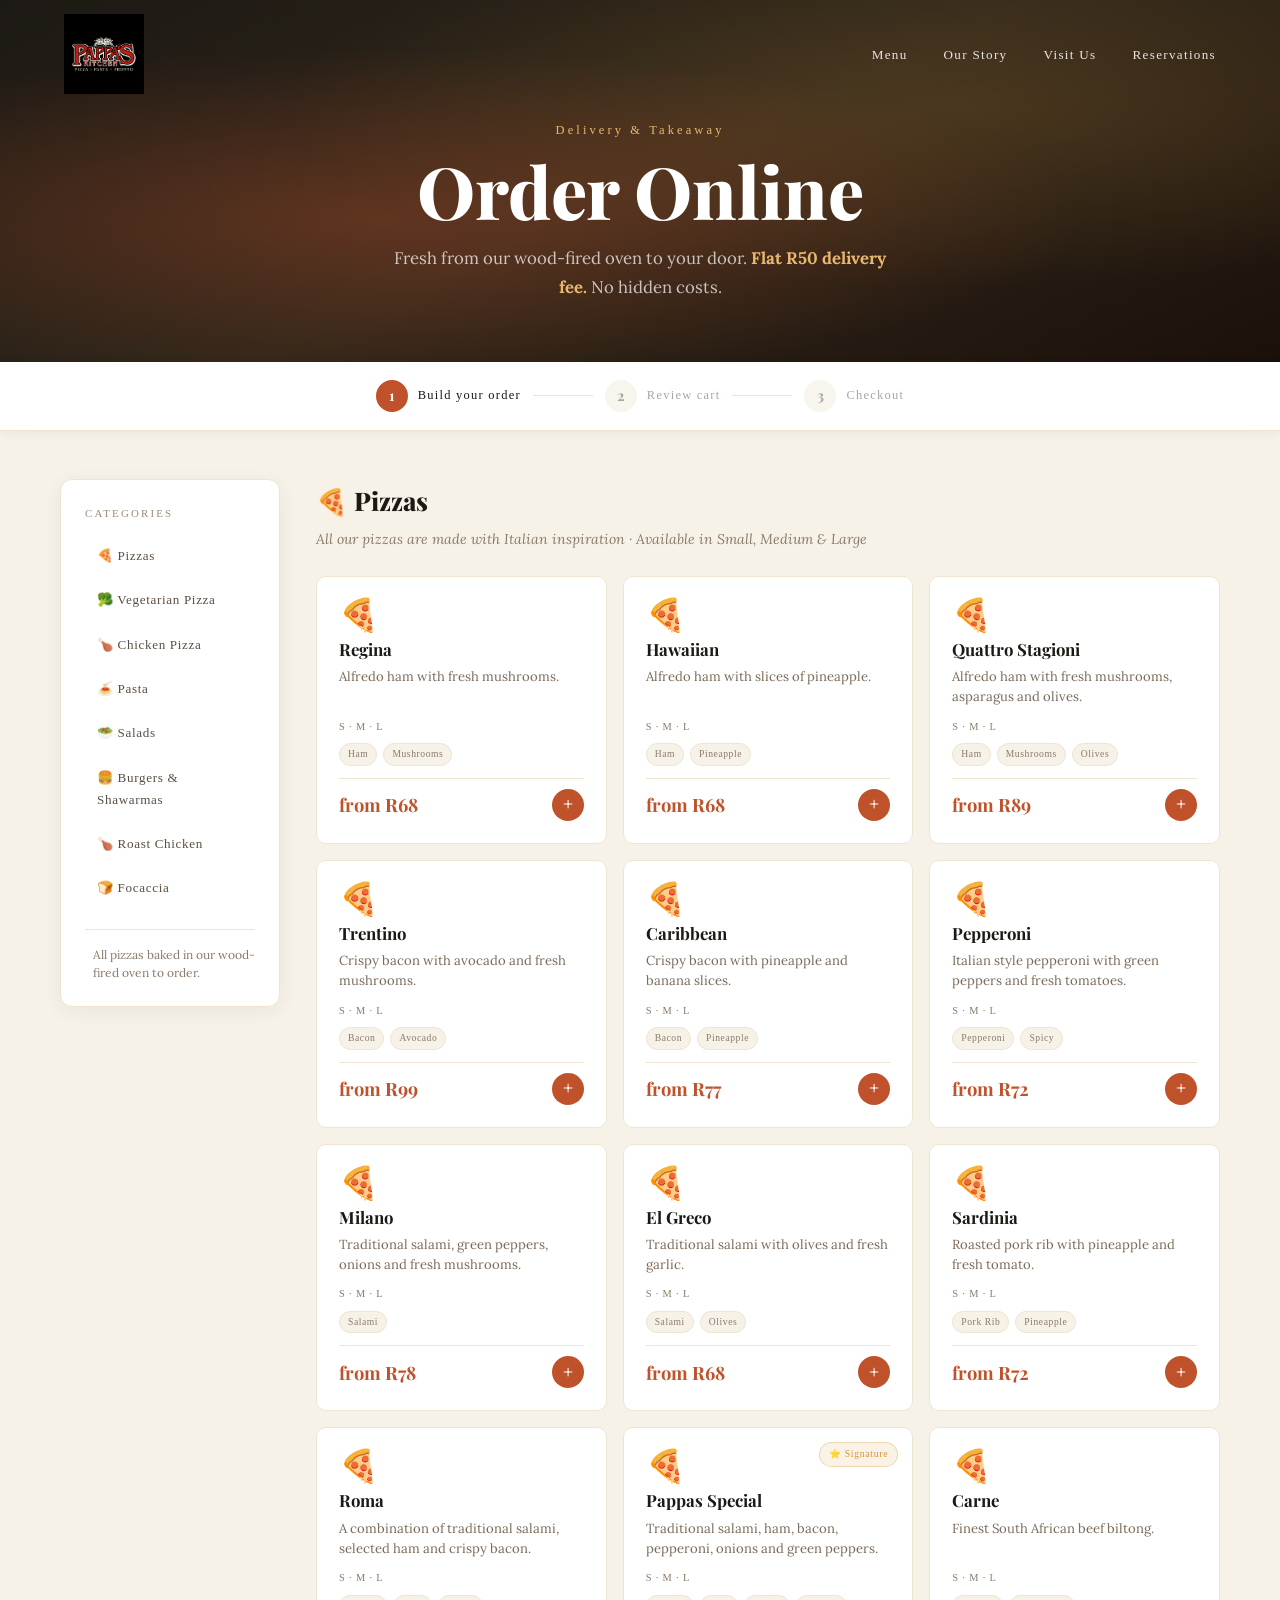
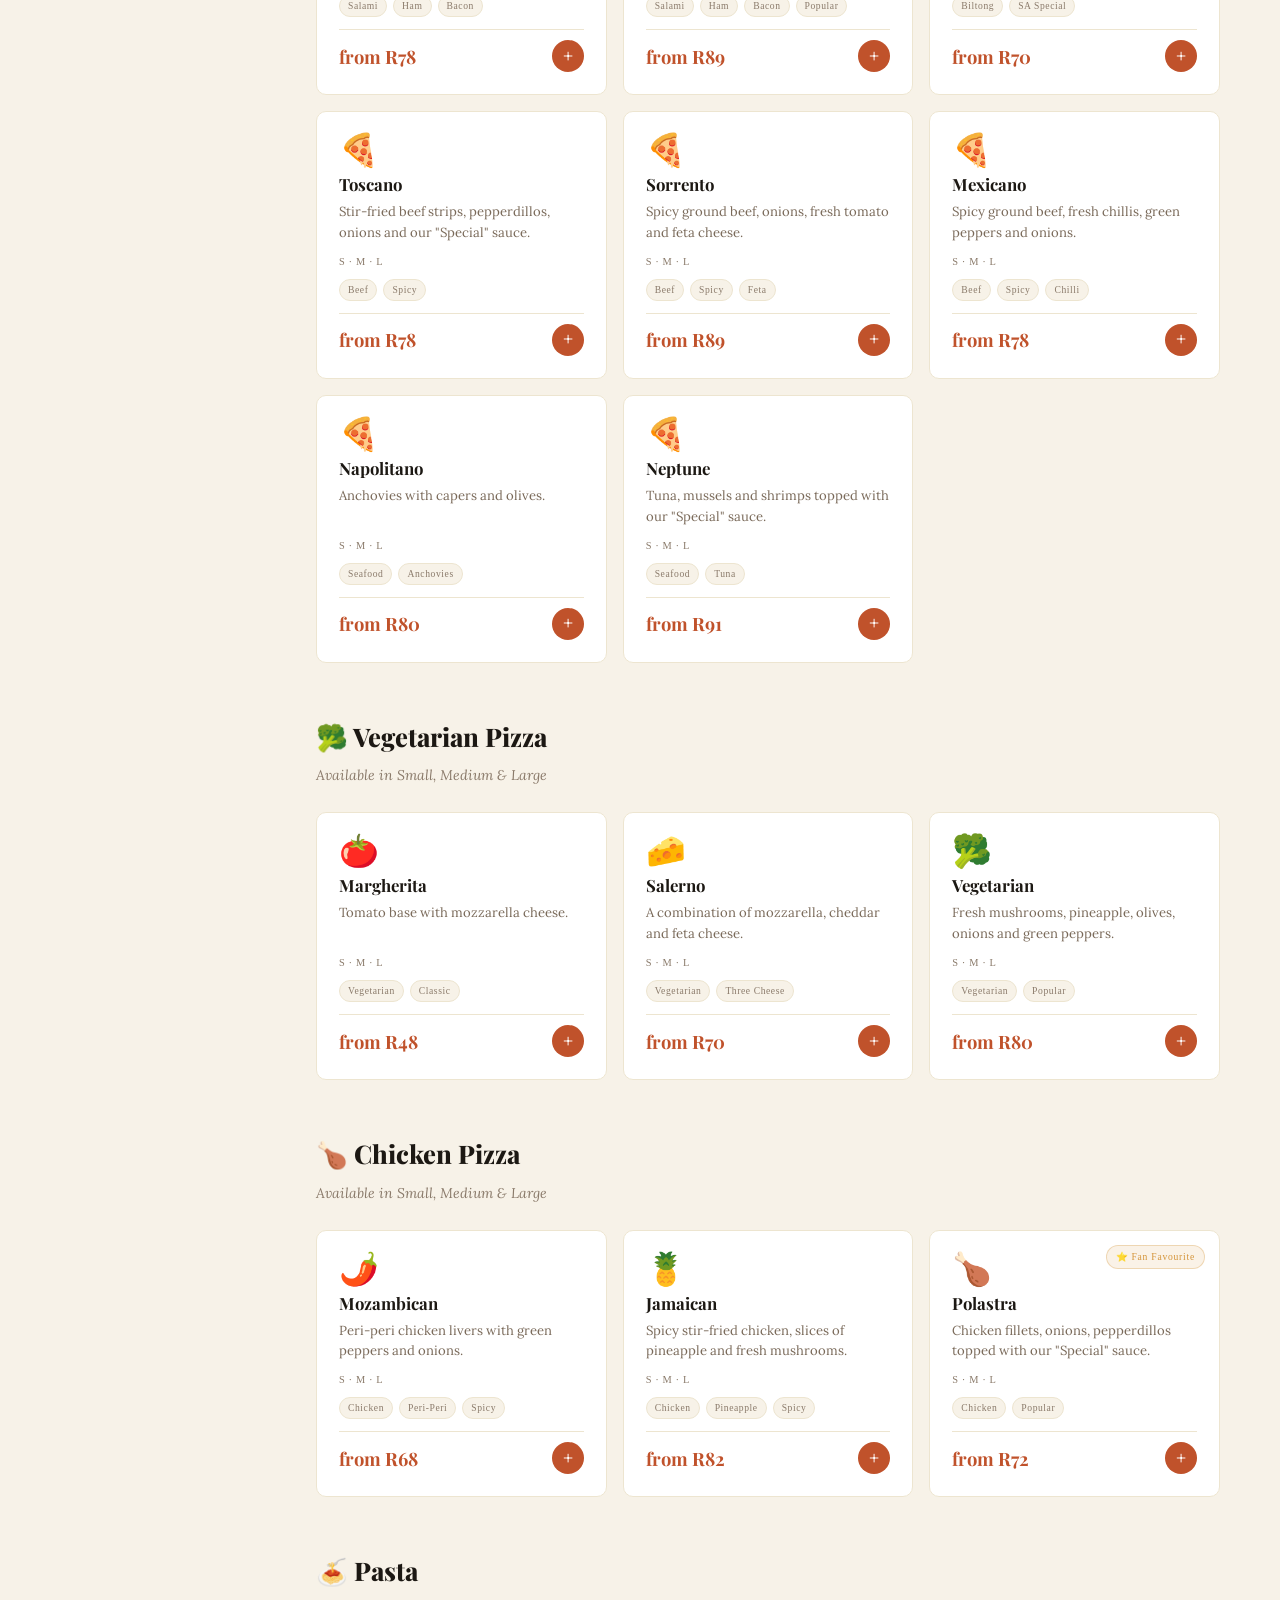
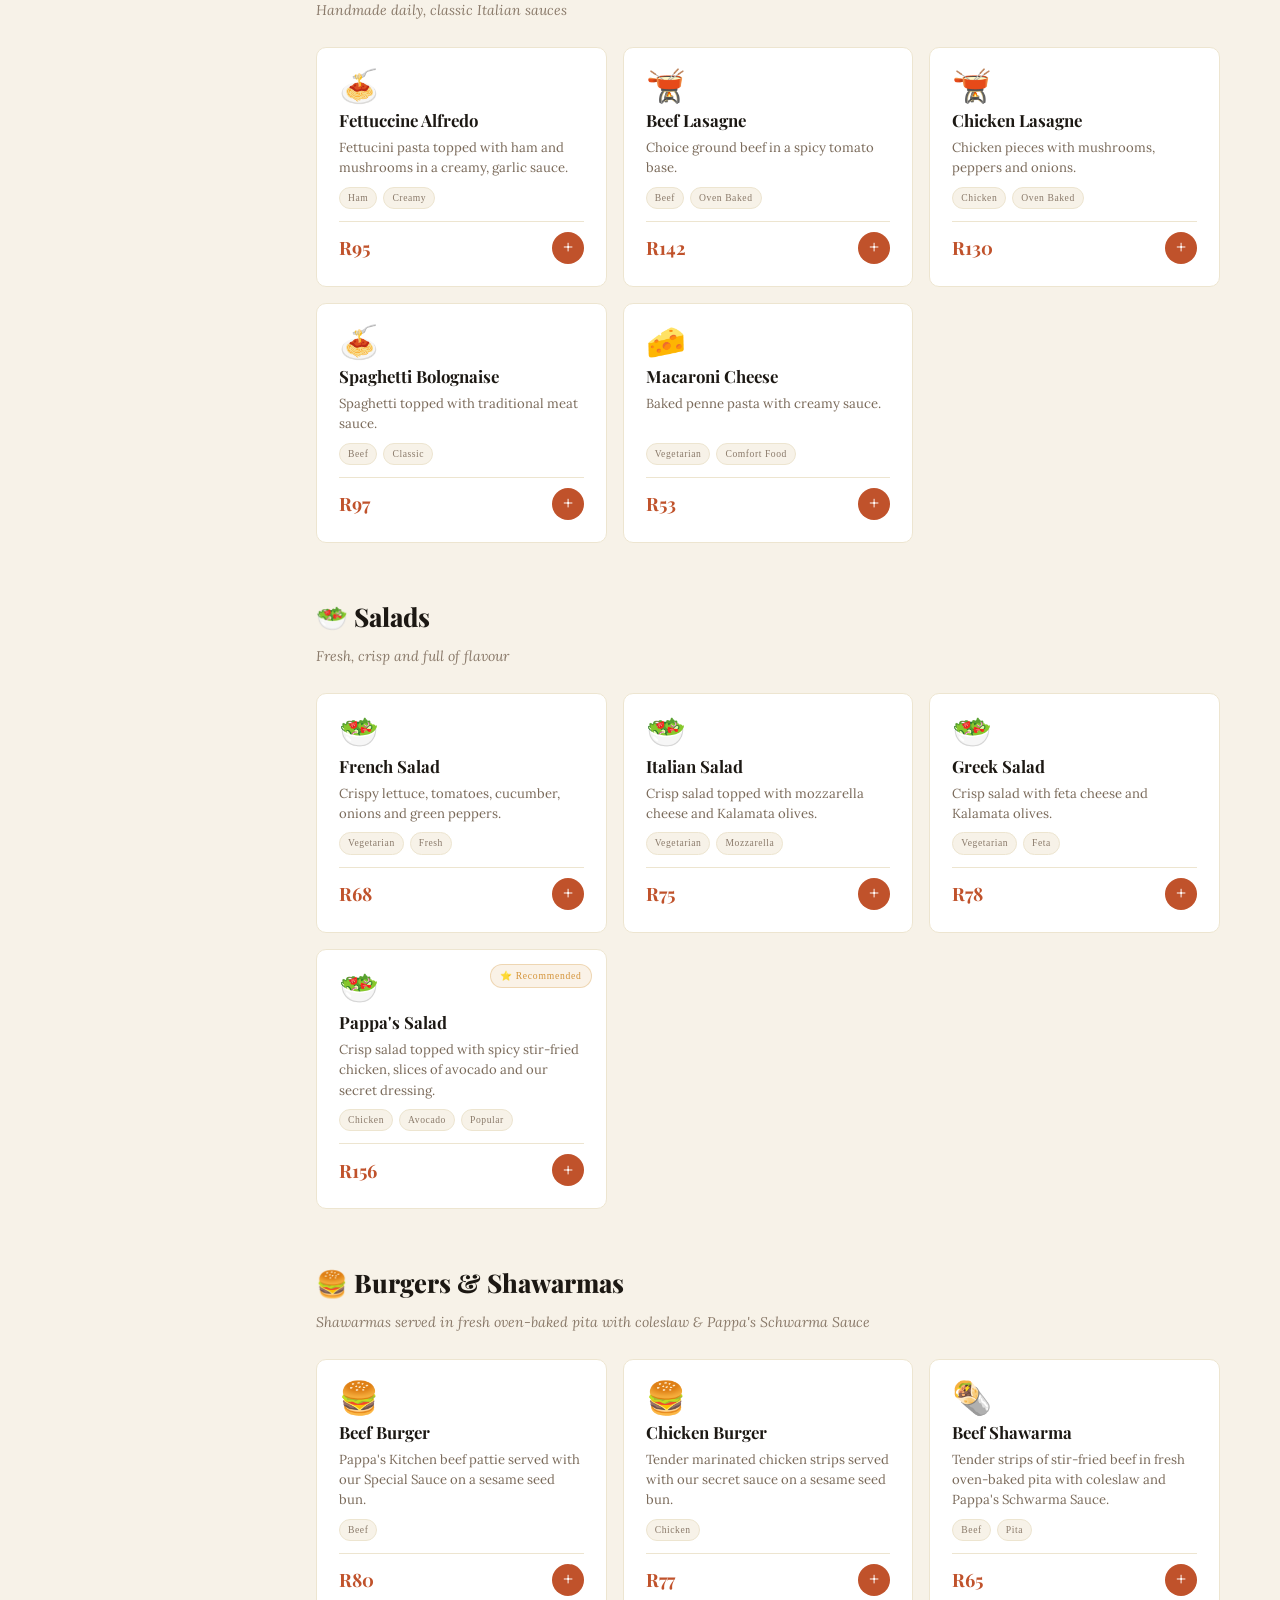
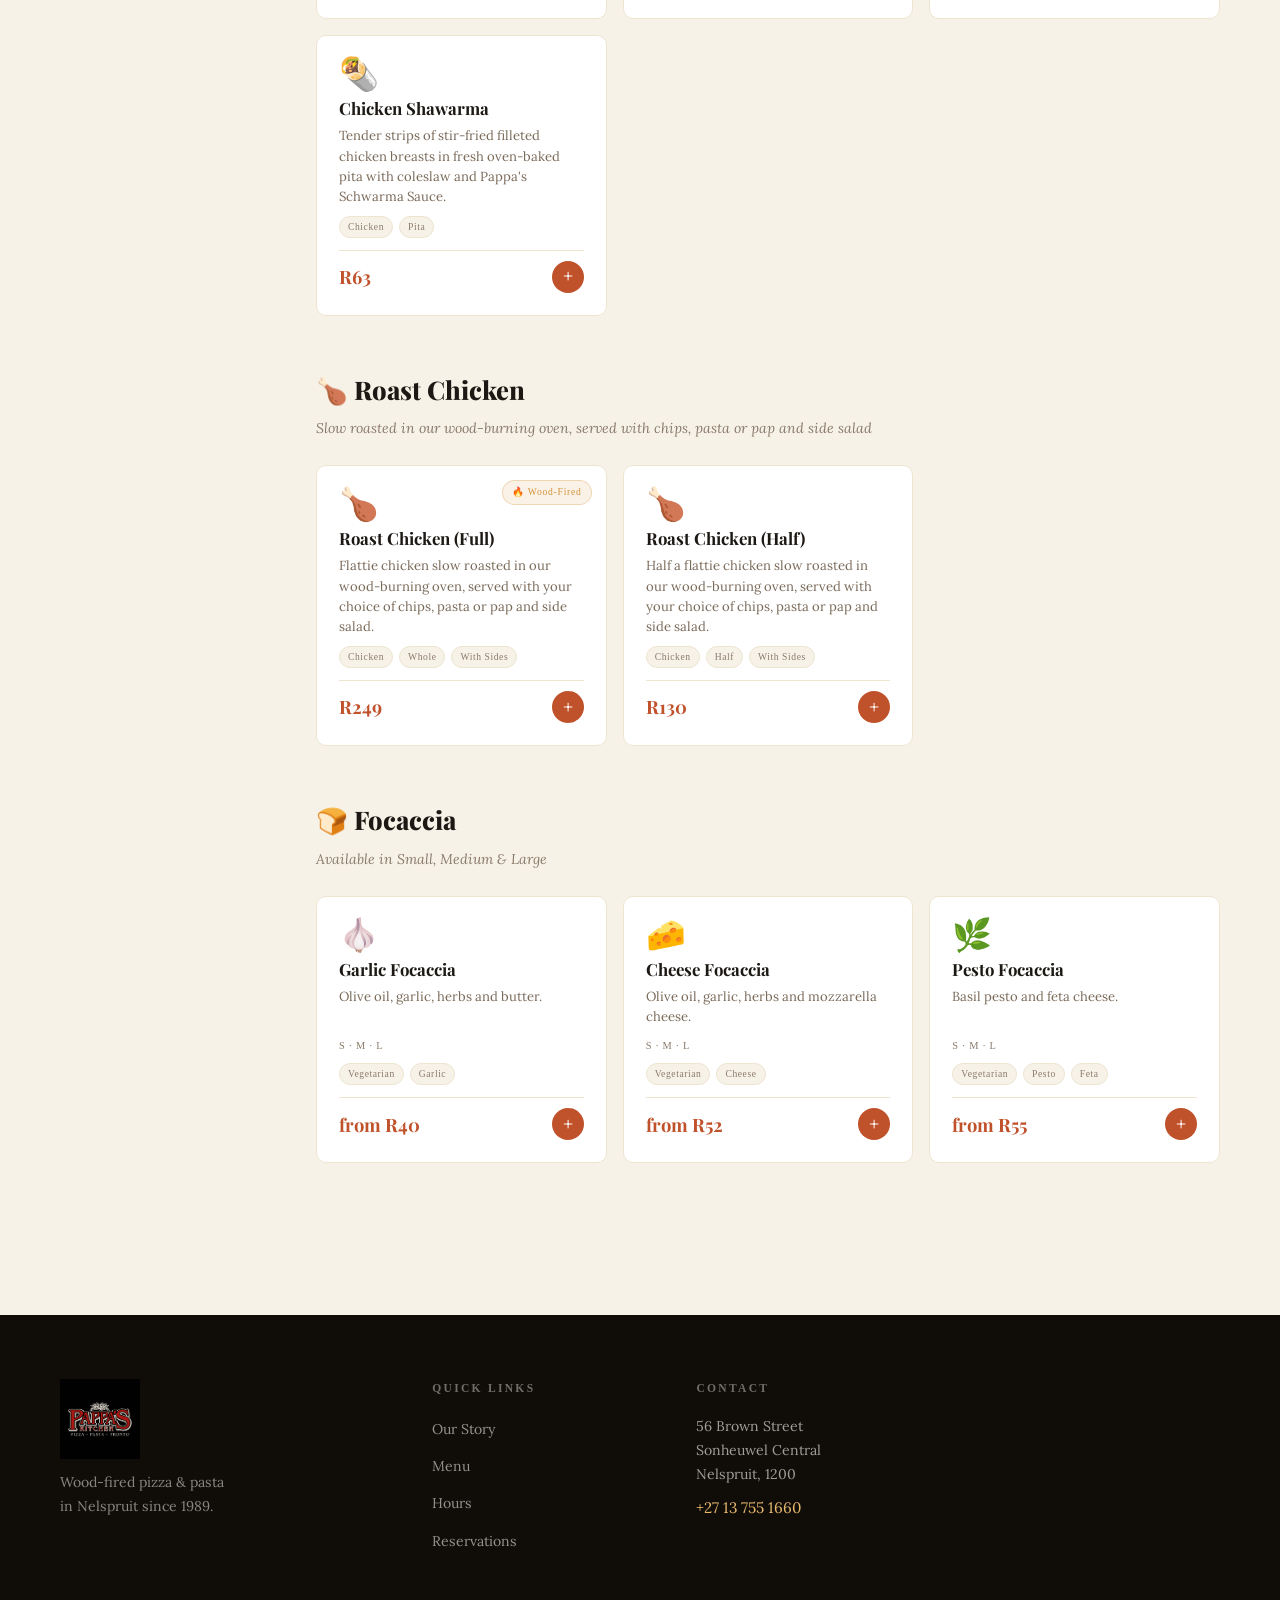
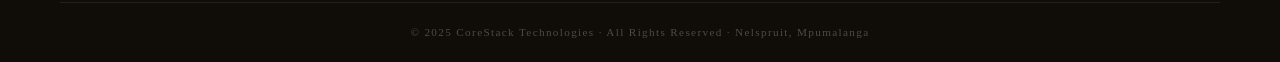
==== commit ab4e28d3: "Updates" ====
--- a/order.html
+++ b/order.html
@@ -15,8 +15,7 @@
   <!-- NAV -->
   <nav class="nav scrolled" id="nav">
     <a class="nav__logo" href="index.html">
-      <span class="nav__logo-icon">🍕</span>
-      <span class="nav__logo-text">Pappa's Kitchen</span>
+      <img src="images/logo.png" alt="Pappa's Kitchen" class="nav__logo-img" />
     </a>
     <ul class="nav__links" id="nav-links">
       <li><a href="index.html#menu">Menu</a></li>
@@ -71,11 +70,14 @@
         <aside class="cat-nav" id="cat-nav">
           <p class="cat-nav__title">Categories</p>
           <ul>
-            <li><a href="#cat-pizza"   class="cat-nav__link active">🍕 Pizza</a></li>
-            <li><a href="#cat-pasta"   class="cat-nav__link">🍝 Pasta</a></li>
-            <li><a href="#cat-mains"   class="cat-nav__link">🥗 Mains &amp; Salads</a></li>
-            <li><a href="#cat-extras"  class="cat-nav__link">🥖 Extras &amp; Sides</a></li>
-           <!-- <li><a href="#cat-drinks"  class="cat-nav__link">🥤 Drinks</a></li>-->
+            <li><a href="#cat-pizza"     class="cat-nav__link active">🍕 Pizzas</a></li>
+            <li><a href="#cat-vegpizza"  class="cat-nav__link">🥦 Vegetarian Pizza</a></li>
+            <li><a href="#cat-chickpizza"class="cat-nav__link">🍗 Chicken Pizza</a></li>
+            <li><a href="#cat-pasta"     class="cat-nav__link">🍝 Pasta</a></li>
+            <li><a href="#cat-salads"    class="cat-nav__link">🥗 Salads</a></li>
+            <li><a href="#cat-burgers"   class="cat-nav__link">🍔 Burgers &amp; Shawarmas</a></li>
+            <li><a href="#cat-chicken"   class="cat-nav__link">🍗 Roast Chicken</a></li>
+            <li><a href="#cat-focaccia"  class="cat-nav__link">🍞 Focaccia</a></li>
           </ul>
           <div class="cat-nav__note">
             <span></span>
@@ -86,11 +88,25 @@
         <!-- MENU ITEMS -->
         <div class="menu-items" id="menu-items">
 
-          <!-- PIZZA -->
+        <!-- PIZZAS (MEAT) -->
           <div class="menu-cat" id="cat-pizza">
-            <h2 class="menu-cat__title">🍕 Pizza</h2>
-            <p class="menu-cat__sub">Wood-fired, crisp base, generous toppings</p>
+            <h2 class="menu-cat__title">🍕 Pizzas</h2>
+            <p class="menu-cat__sub">All our pizzas are made with Italian inspiration · Available in Small, Medium &amp; Large</p>
             <div class="item-grid" id="items-pizza"></div>
+          </div>
+
+          <!-- VEGETARIAN PIZZA -->
+          <div class="menu-cat" id="cat-vegpizza">
+            <h2 class="menu-cat__title">🥦 Vegetarian Pizza</h2>
+            <p class="menu-cat__sub">Available in Small, Medium &amp; Large</p>
+            <div class="item-grid" id="items-vegpizza"></div>
+          </div>
+
+          <!-- CHICKEN PIZZA -->
+          <div class="menu-cat" id="cat-chickpizza">
+            <h2 class="menu-cat__title">🍗 Chicken Pizza</h2>
+            <p class="menu-cat__sub">Available in Small, Medium &amp; Large</p>
+            <div class="item-grid" id="items-chickpizza"></div>
           </div>
 
           <!-- PASTA -->
@@ -100,27 +116,33 @@
             <div class="item-grid" id="items-pasta"></div>
           </div>
 
-          <!-- MAINS -->
-          <div class="menu-cat" id="cat-mains">
-            <h2 class="menu-cat__title">🥗 Mains &amp; Salads</h2>
-            <p class="menu-cat__sub">Fresh, filling, and full of flavour</p>
-            <div class="item-grid" id="items-mains"></div>
-          </div>
-
-          <!-- EXTRAS -->
-          <div class="menu-cat" id="cat-extras">
-            <h2 class="menu-cat__title">🥖 Extras &amp; Sides</h2>
-            <p class="menu-cat__sub">The perfect accompaniments</p>
-            <div class="item-grid" id="items-extras"></div>
-          </div>
-
-          <!-- DRINKS 
-          <div class="menu-cat" id="cat-drinks">
-            <h2 class="menu-cat__title">🥤 Drinks</h2>
-            <p class="menu-cat__sub">Cold beverages to complete your meal</p>
-            <div class="item-grid" id="items-drinks"></div>
-          </div>
--->
+          <!-- SALADS -->
+          <div class="menu-cat" id="cat-salads">
+            <h2 class="menu-cat__title">🥗 Salads</h2>
+            <p class="menu-cat__sub">Fresh, crisp and full of flavour</p>
+            <div class="item-grid" id="items-salads"></div>
+          </div>
+
+          <!-- BURGERS & SHAWARMAS -->
+          <div class="menu-cat" id="cat-burgers">
+            <h2 class="menu-cat__title">🍔 Burgers &amp; Shawarmas</h2>
+            <p class="menu-cat__sub">Shawarmas served in fresh oven-baked pita with coleslaw &amp; Pappa's Schwarma Sauce</p>
+            <div class="item-grid" id="items-burgers"></div>
+          </div>
+
+          <!-- ROAST CHICKEN -->
+          <div class="menu-cat" id="cat-chicken">
+            <h2 class="menu-cat__title">🍗 Roast Chicken</h2>
+            <p class="menu-cat__sub">Slow roasted in our wood-burning oven, served with chips, pasta or pap and side salad</p>
+            <div class="item-grid" id="items-chicken"></div>
+          </div>
+
+          <!-- FOCACCIA -->
+          <div class="menu-cat" id="cat-focaccia">
+            <h2 class="menu-cat__title">🍞 Focaccia</h2>
+            <p class="menu-cat__sub">Available in Small, Medium &amp; Large</p>
+            <div class="item-grid" id="items-focaccia"></div>
+          </div>
         </div><!-- /menu-items -->
 
       </div><!-- /menu-browser -->
@@ -269,6 +291,12 @@
         <textarea id="modal-note" rows="2" placeholder="e.g. extra cheese, no olives…"></textarea>
       </div>
 
+      <!-- SIZE SELECTOR — shown only for items with S/M/L pricing -->
+      <div class="modal__sizes hidden" id="modal-sizes">
+        <p class="modal__sizes-label">Select size</p>
+        <div class="modal__sizes-row" id="modal-sizes-row"></div>
+      </div>
+
       <div class="modal__qty">
         <button class="qty-btn" id="modal-qty-minus">−</button>
         <span class="qty-val" id="modal-qty-val">1</span>
@@ -283,7 +311,7 @@
   <footer class="footer">
     <div class="footer__inner container">
       <div class="footer__brand">
-        <span class="footer__logo">🍕 Pappa's Kitchen</span>
+        <img src="images/logo.png" alt="Pappa's Kitchen" class="footer__logo-img" />
         <p>Wood-fired pizza &amp; pasta<br/>in Nelspruit since 1989.</p>
       </div>
       <div class="footer__links">
--- a/style.css
+++ b/style.css
@@ -23,7 +23,22 @@
   --trans:        0.35s cubic-bezier(0.4,0,0.2,1);
 }
 
-/* ---- Reset & Base ---- */
+/* ---- Logo image ---- */
+.nav__logo-img {
+  height: 80px;
+  width: 80px;
+  display: block;
+}
+.nav__logo-img:hover { opacity: 0.85; }
+.footer__logo-img {
+  height: 80px;
+  width: 80px;
+  display: block;
+  margin-bottom: 12px;
+  opacity: 0.85;
+}
+
+
 *, *::before, *::after { box-sizing: border-box; margin: 0; padding: 0; }
 
 html, body {
@@ -956,4 +971,190 @@
   .about__stats { flex-direction: column; gap: 16px; }
   .menu-tabs { gap: 6px; }
   .tab-btn { font-size: 0.75rem; padding: 8px 16px; }
+}
+/* ========================
+   ABOUT — ORDER CTA
+   ======================== */
+.about__order-cta {
+  display: flex;
+  align-items: center;
+  gap: 20px;
+  flex-wrap: wrap;
+  margin-top: 32px;
+  padding-top: 28px;
+  border-top: 1px solid var(--cream-dark);
+}
+
+.about__order-btn {
+  display: inline-flex;
+  align-items: center;
+  gap: 10px;
+  font-size: 1rem;
+  padding: 16px 36px;
+  border-radius: 40px;
+  font-family: var(--font-stamp);
+  letter-spacing: 0.1em;
+  position: relative;
+  overflow: hidden;
+  box-shadow: 0 6px 24px rgba(192,82,43,0.35);
+}
+.about__order-btn::after {
+  content: '';
+  position: absolute;
+  inset: 0;
+  background: linear-gradient(110deg, transparent 30%, rgba(255,255,255,0.18) 50%, transparent 70%);
+  transform: translateX(-100%);
+  transition: transform 0.55s ease;
+}
+.about__order-btn:hover::after { transform: translateX(100%); }
+.about__order-btn:hover {
+  transform: translateY(-3px);
+  box-shadow: 0 12px 36px rgba(192,82,43,0.5);
+}
+
+.about__order-meta {
+  display: flex;
+  flex-direction: column;
+  gap: 6px;
+}
+.about__order-meta-pill {
+  font-family: var(--font-stamp);
+  font-size: 0.72rem;
+  letter-spacing: 0.1em;
+  color: #6b5e4e;
+}
+
+/* ========================
+   MENU SECTION — ORDER BANNER
+   ======================== */
+.menu-order-banner {
+  position: relative;
+  margin-top: 56px;
+  border-radius: 16px;
+  overflow: hidden;
+  background: linear-gradient(130deg, #2a1a0e 0%, var(--charcoal-mid) 50%, #1a0f07 100%);
+  border: 1px solid rgba(212,148,58,0.2);
+  box-shadow: 0 8px 48px rgba(0,0,0,0.45), inset 0 1px 0 rgba(212,148,58,0.15);
+}
+
+.menu-order-banner__glow {
+  position: absolute;
+  inset: 0;
+  background:
+    radial-gradient(ellipse at 15% 60%, rgba(192,82,43,0.3) 0%, transparent 55%),
+    radial-gradient(ellipse at 85% 30%, rgba(212,148,58,0.15) 0%, transparent 45%);
+  pointer-events: none;
+}
+
+.menu-order-banner__content {
+  position: relative;
+  z-index: 1;
+  display: flex;
+  align-items: center;
+  justify-content: space-between;
+  gap: 40px;
+  padding: 52px 56px;
+}
+
+.menu-order-banner__eyebrow {
+  font-family: var(--font-stamp);
+  font-size: 0.75rem;
+  letter-spacing: 0.22em;
+  text-transform: uppercase;
+  color: var(--gold-l);
+  margin-bottom: 12px;
+}
+
+.menu-order-banner__title {
+  font-family: var(--font-display);
+  font-size: clamp(1.6rem, 3vw, 2.4rem);
+  font-weight: 800;
+  color: #fff;
+  line-height: 1.15;
+  margin-bottom: 14px;
+}
+.menu-order-banner__title em {
+  font-style: italic;
+  color: var(--gold-l);
+}
+
+.menu-order-banner__sub {
+  font-size: 0.95rem;
+  color: rgba(255,255,255,0.6);
+  line-height: 1.65;
+  max-width: 440px;
+}
+.menu-order-banner__sub strong { color: var(--gold-l); }
+
+.menu-order-banner__action {
+  display: flex;
+  flex-direction: column;
+  align-items: center;
+  gap: 12px;
+  flex-shrink: 0;
+}
+
+.menu-order-banner__btn {
+  display: inline-flex;
+  align-items: center;
+  gap: 10px;
+  background: var(--terracotta);
+  color: #fff;
+  font-family: var(--font-stamp);
+  font-size: 1rem;
+  letter-spacing: 0.12em;
+  padding: 18px 44px;
+  border-radius: 40px;
+  border: none;
+  cursor: pointer;
+  white-space: nowrap;
+  text-decoration: none;
+  position: relative;
+  overflow: hidden;
+  box-shadow: 0 6px 28px rgba(192,82,43,0.5), 0 0 0 0 rgba(192,82,43,0.4);
+  transition: transform var(--trans), box-shadow var(--trans), background var(--trans);
+  animation: pulse-btn 2.8s ease 2s infinite;
+}
+.menu-order-banner__btn::after {
+  content: '';
+  position: absolute;
+  inset: 0;
+  background: linear-gradient(110deg, transparent 30%, rgba(255,255,255,0.2) 50%, transparent 70%);
+  transform: translateX(-100%);
+  transition: transform 0.55s ease;
+}
+.menu-order-banner__btn:hover::after { transform: translateX(100%); }
+.menu-order-banner__btn:hover {
+  background: var(--terracotta-l);
+  transform: translateY(-3px) scale(1.03);
+  box-shadow: 0 14px 40px rgba(192,82,43,0.6);
+  animation: none;
+}
+.menu-order-banner__btn svg { transition: transform var(--trans); }
+.menu-order-banner__btn:hover svg { transform: translateX(4px); }
+
+@keyframes pulse-btn {
+  0%,  100% { box-shadow: 0 6px 28px rgba(192,82,43,0.5), 0 0 0 0   rgba(192,82,43,0.4); }
+  50%        { box-shadow: 0 6px 28px rgba(192,82,43,0.5), 0 0 0 10px rgba(192,82,43,0); }
+}
+
+.menu-order-banner__reassurance {
+  font-family: var(--font-stamp);
+  font-size: 0.68rem;
+  letter-spacing: 0.1em;
+  color: rgba(255,255,255,0.35);
+  text-align: center;
+  white-space: nowrap;
+}
+
+@media (max-width: 800px) {
+  .menu-order-banner__content {
+    flex-direction: column;
+    align-items: flex-start;
+    padding: 36px 28px;
+    gap: 28px;
+  }
+  .menu-order-banner__action { align-items: flex-start; }
+  .menu-order-banner__btn   { width: 100%; justify-content: center; }
+  .menu-order-banner__reassurance { white-space: normal; text-align: left; }
 }
--- a/order.css
+++ b/order.css
@@ -761,8 +761,74 @@
 }
 
 /* ========================
-   RESPONSIVE
-   ======================== */
+   SIZE SELECTOR (modal)
+   ======================== */
+.modal__sizes { margin-bottom: 20px; }
+.modal__sizes.hidden { display: none; }
+.modal__sizes-label {
+  font-family: var(--font-stamp);
+  font-size: 0.72rem;
+  letter-spacing: 0.12em;
+  text-transform: uppercase;
+  color: #8a7a6a;
+  margin-bottom: 10px;
+}
+.modal__sizes-row {
+  display: flex;
+  gap: 10px;
+}
+.size-opt { cursor: pointer; flex: 1; }
+.size-opt input[type="radio"] { display: none; }
+.size-opt__box {
+  display: flex;
+  flex-direction: column;
+  align-items: center;
+  gap: 4px;
+  padding: 12px 8px;
+  border: 1.5px solid var(--cream-dark);
+  border-radius: 10px;
+  background: var(--cream);
+  transition: all var(--trans);
+  text-align: center;
+}
+.size-opt input:checked + .size-opt__box {
+  border-color: var(--terracotta);
+  background: rgba(192,82,43,0.07);
+  box-shadow: 0 0 0 3px rgba(192,82,43,0.12);
+}
+.size-opt__key {
+  font-family: var(--font-display);
+  font-size: 1.1rem;
+  font-weight: 800;
+  color: var(--charcoal);
+  line-height: 1;
+}
+.size-opt input:checked + .size-opt__box .size-opt__key {
+  color: var(--terracotta);
+}
+.size-opt__name {
+  font-family: var(--font-stamp);
+  font-size: 0.62rem;
+  letter-spacing: 0.08em;
+  color: #8a7a6a;
+}
+.size-opt__price {
+  font-family: var(--font-display);
+  font-size: 0.95rem;
+  font-weight: 700;
+  color: var(--terracotta);
+}
+
+/* Show size badge on item card when applicable */
+.item-card__sizes {
+  font-family: var(--font-stamp);
+  font-size: 0.65rem;
+  letter-spacing: 0.08em;
+  color: #8a7a6a;
+  margin-top: 2px;
+}
+
+
 @media (max-width: 960px) {
   .checkout-layout { grid-template-columns: 1fr; }
   .checkout-summary { position: static; }
